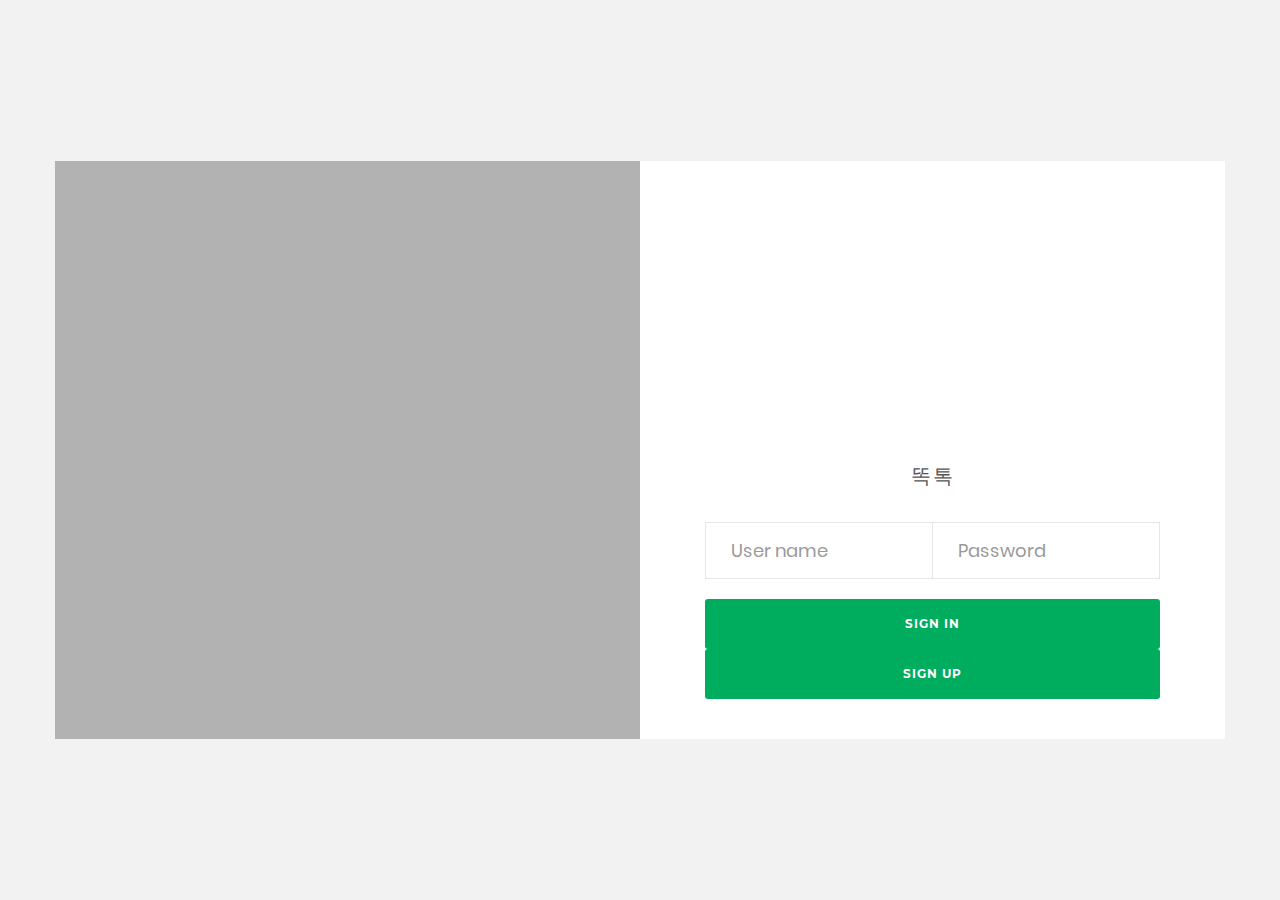
==== Login/index.html @ 54dbb831 "login design" ====
<!DOCTYPE html>
<html lang="en">
<head>
	<title>GoToHome</title>
	<meta charset="UTF-8">
	<meta name="viewport" content="width=device-width, initial-scale=1">
<!--===============================================================================================-->	
	<link rel="icon" type="image/png" href="images/icons/favicon.ico"/>
<!--===============================================================================================-->
	<link rel="stylesheet" type="text/css" href="vendor/bootstrap/css/bootstrap.min.css">
<!--===============================================================================================-->
	<link rel="stylesheet" type="text/css" href="fonts/font-awesome-4.7.0/css/font-awesome.min.css">
<!--===============================================================================================-->
	<link rel="stylesheet" type="text/css" href="fonts/Linearicons-Free-v1.0.0/icon-font.min.css">
<!--===============================================================================================-->
	<link rel="stylesheet" type="text/css" href="vendor/animate/animate.css">
<!--===============================================================================================-->	
	<link rel="stylesheet" type="text/css" href="vendor/css-hamburgers/hamburgers.min.css">
<!--===============================================================================================-->
	<link rel="stylesheet" type="text/css" href="vendor/animsition/css/animsition.min.css">
<!--===============================================================================================-->
	<link rel="stylesheet" type="text/css" href="vendor/select2/select2.min.css">
<!--===============================================================================================-->	
	<link rel="stylesheet" type="text/css" href="vendor/daterangepicker/daterangepicker.css">
<!--===============================================================================================-->
	<link rel="stylesheet" type="text/css" href="css/util.css">
	<link rel="stylesheet" type="text/css" href="css/main.css">
<!--===============================================================================================-->
</head>
<body>
	
	<div class="limiter">
		<div class="container-login100">
			<div class="wrap-login100">
				<form class="login100-form validate-form">
					<span class="login100-form-title p-b-34">
						똑톡
					</span>
					
					<div class="wrap-input100 rs1-wrap-input100 validate-input m-b-20" data-validate="Type user name">
						<input id="first-name" class="input100" type="text" name="username" placeholder="User name">
						<span class="focus-input100"></span>
					</div>
					<div class="wrap-input100 rs2-wrap-input100 validate-input m-b-20" data-validate="Type password">
						<input class="input100" type="password" name="pass" placeholder="Password">
						<span class="focus-input100"></span>
					</div>
					
					<div class="container-login100-form-btn">
						<button class="login100-form-btn">
							Sign in
						</button>
						
					</div>

					<!-- <div class="w-full text-center p-t-27 p-b-239">
						<span class="txt1">
							Forgot
						</span>

						<a href="#" class="txt2">
							User name / password?
						</a>
					</div> -->

					<div class="w-full text-center">
						<button class="login100-form-btn">
						<!-- <a href="#" class="txt3"> -->
							Sign Up
						<!-- </a> -->
					</div>
				</form>

				<div class="login100-more" style="background-image: url('house.jpg');"></div>
			</div>
		</div>
	</div>
	
	

	<div id="dropDownSelect1"></div>
	
<!--===============================================================================================-->
	<script src="vendor/jquery/jquery-3.2.1.min.js"></script>
<!--===============================================================================================-->
	<script src="vendor/animsition/js/animsition.min.js"></script>
<!--===============================================================================================-->
	<script src="vendor/bootstrap/js/popper.js"></script>
	<script src="vendor/bootstrap/js/bootstrap.min.js"></script>
<!--===============================================================================================-->
	<script src="vendor/select2/select2.min.js"></script>
	<script>
		$(".selection-2").select2({
			minimumResultsForSearch: 20,
			dropdownParent: $('#dropDownSelect1')
		});
	</script>
<!--===============================================================================================-->
	<script src="vendor/daterangepicker/moment.min.js"></script>
	<script src="vendor/daterangepicker/daterangepicker.js"></script>
<!--===============================================================================================-->
	<script src="vendor/countdowntime/countdowntime.js"></script>
<!--===============================================================================================-->
	<script src="js/main.js"></script>

</body>
</html>
---- Login/fonts/Linearicons-Free-v1.0.0/icon-font.min.css ----
/*
Linearicons Free v1.0.0 - https://linearicons.com/free
By Perxis - https://perxis.com
(c) 2014-2015 Perxis.com
License: https://linearicons.com/free/license
*/
@font-face{font-family:Linearicons-Free;src:url(https://cdn.linearicons.com/free/1.0.0/Linearicons-Free.eot);src:url(https://cdn.linearicons.com/free/1.0.0/Linearicons-Free.eot?#iefix) format('embedded-opentype'),url(https://cdn.linearicons.com/free/1.0.0/Linearicons-Free.woff2) format('woff2'),url(https://cdn.linearicons.com/free/1.0.0/Linearicons-Free.ttf) format('truetype'),url(https://cdn.linearicons.com/free/1.0.0/Linearicons-Free.woff) format('woff'),url(https://cdn.linearicons.com/free/1.0.0/Linearicons-Free.svg#Linearicons-Free) format('svg');font-weight:400;font-style:normal}.lnr{font-family:Linearicons-Free;speak:none;font-style:normal;font-weight:400;font-variant:normal;text-transform:none;line-height:1;-webkit-font-smoothing:antialiased;-moz-osx-font-smoothing:grayscale}.lnr-home:before{content:"\e800"}.lnr-apartment:before{content:"\e801"}.lnr-pencil:before{content:"\e802"}.lnr-magic-wand:before{content:"\e803"}.lnr-drop:before{content:"\e804"}.lnr-lighter:before{content:"\e805"}.lnr-poop:before{content:"\e806"}.lnr-sun:before{content:"\e807"}.lnr-moon:before{content:"\e808"}.lnr-cloud:before{content:"\e809"}.lnr-cloud-upload:before{content:"\e80a"}.lnr-cloud-download:before{content:"\e80b"}.lnr-cloud-sync:before{content:"\e80c"}.lnr-cloud-check:before{content:"\e80d"}.lnr-database:before{content:"\e80e"}.lnr-lock:before{content:"\e80f"}.lnr-cog:before{content:"\e810"}.lnr-trash:before{content:"\e811"}.lnr-dice:before{content:"\e812"}.lnr-heart:before{content:"\e813"}.lnr-star:before{content:"\e814"}.lnr-star-half:before{content:"\e815"}.lnr-star-empty:before{content:"\e816"}.lnr-flag:before{content:"\e817"}.lnr-envelope:before{content:"\e818"}.lnr-paperclip:before{content:"\e819"}.lnr-inbox:before{content:"\e81a"}.lnr-eye:before{content:"\e81b"}.lnr-printer:before{content:"\e81c"}.lnr-file-empty:before{content:"\e81d"}.lnr-file-add:before{content:"\e81e"}.lnr-enter:before{content:"\e81f"}.lnr-exit:before{content:"\e820"}.lnr-graduation-hat:before{content:"\e821"}.lnr-license:before{content:"\e822"}.lnr-music-note:before{content:"\e823"}.lnr-film-play:before{content:"\e824"}.lnr-camera-video:before{content:"\e825"}.lnr-camera:before{content:"\e826"}.lnr-picture:before{content:"\e827"}.lnr-book:before{content:"\e828"}.lnr-bookmark:before{content:"\e829"}.lnr-user:before{content:"\e82a"}.lnr-users:before{content:"\e82b"}.lnr-shirt:before{content:"\e82c"}.lnr-store:before{content:"\e82d"}.lnr-cart:before{content:"\e82e"}.lnr-tag:before{content:"\e82f"}.lnr-phone-handset:before{content:"\e830"}.lnr-phone:before{content:"\e831"}.lnr-pushpin:before{content:"\e832"}.lnr-map-marker:before{content:"\e833"}.lnr-map:before{content:"\e834"}.lnr-location:before{content:"\e835"}.lnr-calendar-full:before{content:"\e836"}.lnr-keyboard:before{content:"\e837"}.lnr-spell-check:before{content:"\e838"}.lnr-screen:before{content:"\e839"}.lnr-smartphone:before{content:"\e83a"}.lnr-tablet:before{content:"\e83b"}.lnr-laptop:before{content:"\e83c"}.lnr-laptop-phone:before{content:"\e83d"}.lnr-power-switch:before{content:"\e83e"}.lnr-bubble:before{content:"\e83f"}.lnr-heart-pulse:before{content:"\e840"}.lnr-construction:before{content:"\e841"}.lnr-pie-chart:before{content:"\e842"}.lnr-chart-bars:before{content:"\e843"}.lnr-gift:before{content:"\e844"}.lnr-diamond:before{content:"\e845"}.lnr-linearicons:before{content:"\e846"}.lnr-dinner:before{content:"\e847"}.lnr-coffee-cup:before{content:"\e848"}.lnr-leaf:before{content:"\e849"}.lnr-paw:before{content:"\e84a"}.lnr-rocket:before{content:"\e84b"}.lnr-briefcase:before{content:"\e84c"}.lnr-bus:before{content:"\e84d"}.lnr-car:before{content:"\e84e"}.lnr-train:before{content:"\e84f"}.lnr-bicycle:before{content:"\e850"}.lnr-wheelchair:before{content:"\e851"}.lnr-select:before{content:"\e852"}.lnr-earth:before{content:"\e853"}.lnr-smile:before{content:"\e854"}.lnr-sad:before{content:"\e855"}.lnr-neutral:before{content:"\e856"}.lnr-mustache:before{content:"\e857"}.lnr-alarm:before{content:"\e858"}.lnr-bullhorn:before{content:"\e859"}.lnr-volume-high:before{content:"\e85a"}.lnr-volume-medium:before{content:"\e85b"}.lnr-volume-low:before{content:"\e85c"}.lnr-volume:before{content:"\e85d"}.lnr-mic:before{content:"\e85e"}.lnr-hourglass:before{content:"\e85f"}.lnr-undo:before{content:"\e860"}.lnr-redo:before{content:"\e861"}.lnr-sync:before{content:"\e862"}.lnr-history:before{content:"\e863"}.lnr-clock:before{content:"\e864"}.lnr-download:before{content:"\e865"}.lnr-upload:before{content:"\e866"}.lnr-enter-down:before{content:"\e867"}.lnr-exit-up:before{content:"\e868"}.lnr-bug:before{content:"\e869"}.lnr-code:before{content:"\e86a"}.lnr-link:before{content:"\e86b"}.lnr-unlink:before{content:"\e86c"}.lnr-thumbs-up:before{content:"\e86d"}.lnr-thumbs-down:before{content:"\e86e"}.lnr-magnifier:before{content:"\e86f"}.lnr-cross:before{content:"\e870"}.lnr-menu:before{content:"\e871"}.lnr-list:before{content:"\e872"}.lnr-chevron-up:before{content:"\e873"}.lnr-chevron-down:before{content:"\e874"}.lnr-chevron-left:before{content:"\e875"}.lnr-chevron-right:before{content:"\e876"}.lnr-arrow-up:before{content:"\e877"}.lnr-arrow-down:before{content:"\e878"}.lnr-arrow-left:before{content:"\e879"}.lnr-arrow-right:before{content:"\e87a"}.lnr-move:before{content:"\e87b"}.lnr-warning:before{content:"\e87c"}.lnr-question-circle:before{content:"\e87d"}.lnr-menu-circle:before{content:"\e87e"}.lnr-checkmark-circle:before{content:"\e87f"}.lnr-cross-circle:before{content:"\e880"}.lnr-plus-circle:before{content:"\e881"}.lnr-circle-minus:before{content:"\e882"}.lnr-arrow-up-circle:before{content:"\e883"}.lnr-arrow-down-circle:before{content:"\e884"}.lnr-arrow-left-circle:before{content:"\e885"}.lnr-arrow-right-circle:before{content:"\e886"}.lnr-chevron-up-circle:before{content:"\e887"}.lnr-chevron-down-circle:before{content:"\e888"}.lnr-chevron-left-circle:before{content:"\e889"}.lnr-chevron-right-circle:before{content:"\e88a"}.lnr-crop:before{content:"\e88b"}.lnr-frame-expand:before{content:"\e88c"}.lnr-frame-contract:before{content:"\e88d"}.lnr-layers:before{content:"\e88e"}.lnr-funnel:before{content:"\e88f"}.lnr-text-format:before{content:"\e890"}.lnr-text-format-remove:before{content:"\e891"}.lnr-text-size:before{content:"\e892"}.lnr-bold:before{content:"\e893"}.lnr-italic:before{content:"\e894"}.lnr-underline:before{content:"\e895"}.lnr-strikethrough:before{content:"\e896"}.lnr-highlight:before{content:"\e897"}.lnr-text-align-left:before{content:"\e898"}.lnr-text-align-center:before{content:"\e899"}.lnr-text-align-right:before{content:"\e89a"}.lnr-text-align-justify:before{content:"\e89b"}.lnr-line-spacing:before{content:"\e89c"}.lnr-indent-increase:before{content:"\e89d"}.lnr-indent-decrease:before{content:"\e89e"}.lnr-pilcrow:before{content:"\e89f"}.lnr-direction-ltr:before{content:"\e8a0"}.lnr-direction-rtl:before{content:"\e8a1"}.lnr-page-break:before{content:"\e8a2"}.lnr-sort-alpha-asc:before{content:"\e8a3"}.lnr-sort-amount-asc:before{content:"\e8a4"}.lnr-hand:before{content:"\e8a5"}.lnr-pointer-up:before{content:"\e8a6"}.lnr-pointer-right:before{content:"\e8a7"}.lnr-pointer-down:before{content:"\e8a8"}.lnr-pointer-left:before{content:"\e8a9"}
---- Login/vendor/css-hamburgers/hamburgers.min.css ----
/*!
 * Hamburgers
 * @description Tasty CSS-animated hamburgers
 * @author Jonathan Suh @jonsuh
 * @site https://jonsuh.com/hamburgers
 * @link https://github.com/jonsuh/hamburgers
 */.hamburger{font:inherit;display:inline-block;overflow:visible;margin:0;padding:15px;cursor:pointer;transition-timing-function:linear;transition-duration:.15s;transition-property:opacity,filter;text-transform:none;color:inherit;border:0;background-color:transparent}.hamburger:hover{opacity:.7}.hamburger-box{position:relative;display:inline-block;width:40px;height:24px}.hamburger-inner{top:50%;display:block;margin-top:-2px}.hamburger-inner,.hamburger-inner:after,.hamburger-inner:before{position:absolute;width:40px;height:4px;transition-timing-function:ease;transition-duration:.15s;transition-property:transform;border-radius:4px;background-color:#000}.hamburger-inner:after,.hamburger-inner:before{display:block;content:''}.hamburger-inner:before{top:-10px}.hamburger-inner:after{bottom:-10px}.hamburger--3dx .hamburger-box{perspective:80px}.hamburger--3dx .hamburger-inner{transition:transform .2s cubic-bezier(.645,.045,.355,1),background-color 0s cubic-bezier(.645,.045,.355,1) .1s}.hamburger--3dx .hamburger-inner:after,.hamburger--3dx .hamburger-inner:before{transition:transform 0s cubic-bezier(.645,.045,.355,1) .1s}.hamburger--3dx.is-active .hamburger-inner{transform:rotateY(180deg);background-color:transparent}.hamburger--3dx.is-active .hamburger-inner:before{transform:translate3d(0,10px,0) rotate(45deg)}.hamburger--3dx.is-active .hamburger-inner:after{transform:translate3d(0,-10px,0) rotate(-45deg)}.hamburger--3dx-r .hamburger-box{perspective:80px}.hamburger--3dx-r .hamburger-inner{transition:transform .2s cubic-bezier(.645,.045,.355,1),background-color 0s cubic-bezier(.645,.045,.355,1) .1s}.hamburger--3dx-r .hamburger-inner:after,.hamburger--3dx-r .hamburger-inner:before{transition:transform 0s cubic-bezier(.645,.045,.355,1) .1s}.hamburger--3dx-r.is-active .hamburger-inner{transform:rotateY(-180deg);background-color:transparent}.hamburger--3dx-r.is-active .hamburger-inner:before{transform:translate3d(0,10px,0) rotate(45deg)}.hamburger--3dx-r.is-active .hamburger-inner:after{transform:translate3d(0,-10px,0) rotate(-45deg)}.hamburger--3dy .hamburger-box{perspective:80px}.hamburger--3dy .hamburger-inner{transition:transform .2s cubic-bezier(.645,.045,.355,1),background-color 0s cubic-bezier(.645,.045,.355,1) .1s}.hamburger--3dy .hamburger-inner:after,.hamburger--3dy .hamburger-inner:before{transition:transform 0s cubic-bezier(.645,.045,.355,1) .1s}.hamburger--3dy.is-active .hamburger-inner{transform:rotateX(-180deg);background-color:transparent}.hamburger--3dy.is-active .hamburger-inner:before{transform:translate3d(0,10px,0) rotate(45deg)}.hamburger--3dy.is-active .hamburger-inner:after{transform:translate3d(0,-10px,0) rotate(-45deg)}.hamburger--3dy-r .hamburger-box{perspective:80px}.hamburger--3dy-r .hamburger-inner{transition:transform .2s cubic-bezier(.645,.045,.355,1),background-color 0s cubic-bezier(.645,.045,.355,1) .1s}.hamburger--3dy-r .hamburger-inner:after,.hamburger--3dy-r .hamburger-inner:before{transition:transform 0s cubic-bezier(.645,.045,.355,1) .1s}.hamburger--3dy-r.is-active .hamburger-inner{transform:rotateX(180deg);background-color:transparent}.hamburger--3dy-r.is-active .hamburger-inner:before{transform:translate3d(0,10px,0) rotate(45deg)}.hamburger--3dy-r.is-active .hamburger-inner:after{transform:translate3d(0,-10px,0) rotate(-45deg)}.hamburger--arrow.is-active .hamburger-inner:before{transform:translate3d(-8px,0,0) rotate(-45deg) scaleX(.7)}.hamburger--arrow.is-active .hamburger-inner:after{transform:translate3d(-8px,0,0) rotate(45deg) scaleX(.7)}.hamburger--arrow-r.is-active .hamburger-inner:before{transform:translate3d(8px,0,0) rotate(45deg) scaleX(.7)}.hamburger--arrow-r.is-active .hamburger-inner:after{transform:translate3d(8px,0,0) rotate(-45deg) scaleX(.7)}.hamburger--arrowalt .hamburger-inner:before{transition:top .1s ease .15s,transform .15s cubic-bezier(.165,.84,.44,1)}.hamburger--arrowalt .hamburger-inner:after{transition:bottom .1s ease .15s,transform .15s cubic-bezier(.165,.84,.44,1)}.hamburger--arrowalt.is-active .hamburger-inner:before{top:0;transition:top .1s ease,transform .15s cubic-bezier(.895,.03,.685,.22) .1s;transform:translate3d(-8px,-10px,0) rotate(-45deg) scaleX(.7)}.hamburger--arrowalt.is-active .hamburger-inner:after{bottom:0;transition:bottom .1s ease,transform .15s cubic-bezier(.895,.03,.685,.22) .1s;transform:translate3d(-8px,10px,0) rotate(45deg) scaleX(.7)}.hamburger--arrowalt-r .hamburger-inner:before{transition:top .1s ease .15s,transform .15s cubic-bezier(.165,.84,.44,1)}.hamburger--arrowalt-r .hamburger-inner:after{transition:bottom .1s ease .15s,transform .15s cubic-bezier(.165,.84,.44,1)}.hamburger--arrowalt-r.is-active .hamburger-inner:before{top:0;transition:top .1s ease,transform .15s cubic-bezier(.895,.03,.685,.22) .1s;transform:translate3d(8px,-10px,0) rotate(45deg) scaleX(.7)}.hamburger--arrowalt-r.is-active .hamburger-inner:after{bottom:0;transition:bottom .1s ease,transform .15s cubic-bezier(.895,.03,.685,.22) .1s;transform:translate3d(8px,10px,0) rotate(-45deg) scaleX(.7)}.hamburger--boring .hamburger-inner,.hamburger--boring .hamburger-inner:after,.hamburger--boring .hamburger-inner:before{transition-property:none}.hamburger--boring.is-active .hamburger-inner{transform:rotate(45deg)}.hamburger--boring.is-active .hamburger-inner:before{top:0;opacity:0}.hamburger--boring.is-active .hamburger-inner:after{bottom:0;transform:rotate(-90deg)}.hamburger--collapse .hamburger-inner{top:auto;bottom:0;transition-delay:.15s;transition-timing-function:cubic-bezier(.55,.055,.675,.19);transition-duration:.15s}.hamburger--collapse .hamburger-inner:after{top:-20px;transition:top .3s cubic-bezier(.33333,.66667,.66667,1) .3s,opacity .1s linear}.hamburger--collapse .hamburger-inner:before{transition:top .12s cubic-bezier(.33333,.66667,.66667,1) .3s,transform .15s cubic-bezier(.55,.055,.675,.19)}.hamburger--collapse.is-active .hamburger-inner{transition-delay:.32s;transition-timing-function:cubic-bezier(.215,.61,.355,1);transform:translate3d(0,-10px,0) rotate(-45deg)}.hamburger--collapse.is-active .hamburger-inner:after{top:0;transition:top .3s cubic-bezier(.33333,0,.66667,.33333),opacity .1s linear .27s;opacity:0}.hamburger--collapse.is-active .hamburger-inner:before{top:0;transition:top .12s cubic-bezier(.33333,0,.66667,.33333) .18s,transform .15s cubic-bezier(.215,.61,.355,1) .42s;transform:rotate(-90deg)}.hamburger--collapse-r .hamburger-inner{top:auto;bottom:0;transition-delay:.15s;transition-timing-function:cubic-bezier(.55,.055,.675,.19);transition-duration:.15s}.hamburger--collapse-r .hamburger-inner:after{top:-20px;transition:top .3s cubic-bezier(.33333,.66667,.66667,1) .3s,opacity .1s linear}.hamburger--collapse-r .hamburger-inner:before{transition:top .12s cubic-bezier(.33333,.66667,.66667,1) .3s,transform .15s cubic-bezier(.55,.055,.675,.19)}.hamburger--collapse-r.is-active .hamburger-inner{transition-delay:.32s;transition-timing-function:cubic-bezier(.215,.61,.355,1);transform:translate3d(0,-10px,0) rotate(45deg)}.hamburger--collapse-r.is-active .hamburger-inner:after{top:0;transition:top .3s cubic-bezier(.33333,0,.66667,.33333),opacity .1s linear .27s;opacity:0}.hamburger--collapse-r.is-active .hamburger-inner:before{top:0;transition:top .12s cubic-bezier(.33333,0,.66667,.33333) .18s,transform .15s cubic-bezier(.215,.61,.355,1) .42s;transform:rotate(90deg)}.hamburger--elastic .hamburger-inner{top:2px;transition-timing-function:cubic-bezier(.68,-.55,.265,1.55);transition-duration:.4s}.hamburger--elastic .hamburger-inner:before{top:10px;transition:opacity .15s ease .4s}.hamburger--elastic .hamburger-inner:after{top:20px;transition:transform .4s cubic-bezier(.68,-.55,.265,1.55)}.hamburger--elastic.is-active .hamburger-inner{transition-delay:.1s;transform:translate3d(0,10px,0) rotate(135deg)}.hamburger--elastic.is-active .hamburger-inner:before{transition-delay:0s;opacity:0}.hamburger--elastic.is-active .hamburger-inner:after{transition-delay:.1s;transform:translate3d(0,-20px,0) rotate(-270deg)}.hamburger--elastic-r .hamburger-inner{top:2px;transition-timing-function:cubic-bezier(.68,-.55,.265,1.55);transition-duration:.4s}.hamburger--elastic-r .hamburger-inner:before{top:10px;transition:opacity .15s ease .4s}.hamburger--elastic-r .hamburger-inner:after{top:20px;transition:transform .4s cubic-bezier(.68,-.55,.265,1.55)}.hamburger--elastic-r.is-active .hamburger-inner{transition-delay:.1s;transform:translate3d(0,10px,0) rotate(-135deg)}.hamburger--elastic-r.is-active .hamburger-inner:before{transition-delay:0s;opacity:0}.hamburger--elastic-r.is-active .hamburger-inner:after{transition-delay:.1s;transform:translate3d(0,-20px,0) rotate(270deg)}.hamburger--emphatic{overflow:hidden}.hamburger--emphatic .hamburger-inner{transition:background-color .2s ease-in .25s}.hamburger--emphatic .hamburger-inner:before{left:0;transition:transform .2s cubic-bezier(.6,.04,.98,.335),top .05s linear .2s,left .2s ease-in .25s}.hamburger--emphatic .hamburger-inner:after{top:10px;right:0;transition:transform .2s cubic-bezier(.6,.04,.98,.335),top .05s linear .2s,right .2s ease-in .25s}.hamburger--emphatic.is-active .hamburger-inner{transition-delay:0s;transition-timing-function:ease-out;background-color:transparent}.hamburger--emphatic.is-active .hamburger-inner:before{top:-80px;left:-80px;transition:left .2s ease-out,top .05s linear .2s,transform .2s cubic-bezier(.075,.82,.165,1) .25s;transform:translate3d(80px,80px,0) rotate(45deg)}.hamburger--emphatic.is-active .hamburger-inner:after{top:-80px;right:-80px;transition:right .2s ease-out,top .05s linear .2s,transform .2s cubic-bezier(.075,.82,.165,1) .25s;transform:translate3d(-80px,80px,0) rotate(-45deg)}.hamburger--emphatic-r{overflow:hidden}.hamburger--emphatic-r .hamburger-inner{transition:background-color .2s ease-in .25s}.hamburger--emphatic-r .hamburger-inner:before{left:0;transition:transform .2s cubic-bezier(.6,.04,.98,.335),top .05s linear .2s,left .2s ease-in .25s}.hamburger--emphatic-r .hamburger-inner:after{top:10px;right:0;transition:transform .2s cubic-bezier(.6,.04,.98,.335),top .05s linear .2s,right .2s ease-in .25s}.hamburger--emphatic-r.is-active .hamburger-inner{transition-delay:0s;transition-timing-function:ease-out;background-color:transparent}.hamburger--emphatic-r.is-active .hamburger-inner:before{top:80px;left:-80px;transition:left .2s ease-out,top .05s linear .2s,transform .2s cubic-bezier(.075,.82,.165,1) .25s;transform:translate3d(80px,-80px,0) rotate(-45deg)}.hamburger--emphatic-r.is-active .hamburger-inner:after{top:80px;right:-80px;transition:right .2s ease-out,top .05s linear .2s,transform .2s cubic-bezier(.075,.82,.165,1) .25s;transform:translate3d(-80px,-80px,0) rotate(45deg)}.hamburger--slider .hamburger-inner{top:2px}.hamburger--slider .hamburger-inner:before{top:10px;transition-timing-function:ease;transition-duration:.2s;transition-property:transform,opacity}.hamburger--slider .hamburger-inner:after{top:20px}.hamburger--slider.is-active .hamburger-inner{transform:translate3d(0,10px,0) rotate(45deg)}.hamburger--slider.is-active .hamburger-inner:before{transform:rotate(-45deg) translate3d(-5.71429px,-6px,0);opacity:0}.hamburger--slider.is-active .hamburger-inner:after{transform:translate3d(0,-20px,0) rotate(-90deg)}.hamburger--slider-r .hamburger-inner{top:2px}.hamburger--slider-r .hamburger-inner:before{top:10px;transition-timing-function:ease;transition-duration:.2s;transition-property:transform,opacity}.hamburger--slider-r .hamburger-inner:after{top:20px}.hamburger--slider-r.is-active .hamburger-inner{transform:translate3d(0,10px,0) rotate(-45deg)}.hamburger--slider-r.is-active .hamburger-inner:before{transform:rotate(45deg) translate3d(5.71429px,-6px,0);opacity:0}.hamburger--slider-r.is-active .hamburger-inner:after{transform:translate3d(0,-20px,0) rotate(90deg)}.hamburger--spring .hamburger-inner{top:2px;transition:background-color 0s linear .15s}.hamburger--spring .hamburger-inner:before{top:10px;transition:top .12s cubic-bezier(.33333,.66667,.66667,1) .3s,transform .15s cubic-bezier(.55,.055,.675,.19)}.hamburger--spring .hamburger-inner:after{top:20px;transition:top .3s cubic-bezier(.33333,.66667,.66667,1) .3s,transform .15s cubic-bezier(.55,.055,.675,.19)}.hamburger--spring.is-active .hamburger-inner{transition-delay:.32s;background-color:transparent}.hamburger--spring.is-active .hamburger-inner:before{top:0;transition:top .12s cubic-bezier(.33333,0,.66667,.33333) .18s,transform .15s cubic-bezier(.215,.61,.355,1) .32s;transform:translate3d(0,10px,0) rotate(45deg)}.hamburger--spring.is-active .hamburger-inner:after{top:0;transition:top .3s cubic-bezier(.33333,0,.66667,.33333),transform .15s cubic-bezier(.215,.61,.355,1) .32s;transform:translate3d(0,10px,0) rotate(-45deg)}.hamburger--spring-r .hamburger-inner{top:auto;bottom:0;transition-delay:0s;transition-timing-function:cubic-bezier(.55,.055,.675,.19);transition-duration:.15s}.hamburger--spring-r .hamburger-inner:after{top:-20px;transition:top .3s cubic-bezier(.33333,.66667,.66667,1) .3s,opacity 0s linear}.hamburger--spring-r .hamburger-inner:before{transition:top .12s cubic-bezier(.33333,.66667,.66667,1) .3s,transform .15s cubic-bezier(.55,.055,.675,.19)}.hamburger--spring-r.is-active .hamburger-inner{transition-delay:.32s;transition-timing-function:cubic-bezier(.215,.61,.355,1);transform:translate3d(0,-10px,0) rotate(-45deg)}.hamburger--spring-r.is-active .hamburger-inner:after{top:0;transition:top .3s cubic-bezier(.33333,0,.66667,.33333),opacity 0s linear .32s;opacity:0}.hamburger--spring-r.is-active .hamburger-inner:before{top:0;transition:top .12s cubic-bezier(.33333,0,.66667,.33333) .18s,transform .15s cubic-bezier(.215,.61,.355,1) .32s;transform:rotate(90deg)}.hamburger--stand .hamburger-inner{transition:transform .1s cubic-bezier(.55,.055,.675,.19) .22s,background-color 0s linear .1s}.hamburger--stand .hamburger-inner:before{transition:top .1s ease-in .1s,transform .1s cubic-bezier(.55,.055,.675,.19) 0s}.hamburger--stand .hamburger-inner:after{transition:bottom .1s ease-in .1s,transform .1s cubic-bezier(.55,.055,.675,.19) 0s}.hamburger--stand.is-active .hamburger-inner{transition:transform .1s cubic-bezier(.215,.61,.355,1) 0s,background-color 0s linear .22s;transform:rotate(90deg);background-color:transparent}.hamburger--stand.is-active .hamburger-inner:before{top:0;transition:top .1s ease-out .12s,transform .1s cubic-bezier(.215,.61,.355,1) .22s;transform:rotate(-45deg)}.hamburger--stand.is-active .hamburger-inner:after{bottom:0;transition:bottom .1s ease-out .12s,transform .1s cubic-bezier(.215,.61,.355,1) .22s;transform:rotate(45deg)}.hamburger--stand-r .hamburger-inner{transition:transform .1s cubic-bezier(.55,.055,.675,.19) .22s,background-color 0s linear .1s}.hamburger--stand-r .hamburger-inner:before{transition:top .1s ease-in .1s,transform .1s cubic-bezier(.55,.055,.675,.19) 0s}.hamburger--stand-r .hamburger-inner:after{transition:bottom .1s ease-in .1s,transform .1s cubic-bezier(.55,.055,.675,.19) 0s}.hamburger--stand-r.is-active .hamburger-inner{transition:transform .1s cubic-bezier(.215,.61,.355,1) 0s,background-color 0s linear .22s;transform:rotate(-90deg);background-color:transparent}.hamburger--stand-r.is-active .hamburger-inner:before{top:0;transition:top .1s ease-out .12s,transform .1s cubic-bezier(.215,.61,.355,1) .22s;transform:rotate(-45deg)}.hamburger--stand-r.is-active .hamburger-inner:after{bottom:0;transition:bottom .1s ease-out .12s,transform .1s cubic-bezier(.215,.61,.355,1) .22s;transform:rotate(45deg)}.hamburger--spin .hamburger-inner{transition-timing-function:cubic-bezier(.55,.055,.675,.19);transition-duration:.3s}.hamburger--spin .hamburger-inner:before{transition:top .1s ease-in .34s,opacity .1s ease-in}.hamburger--spin .hamburger-inner:after{transition:bottom .1s ease-in .34s,transform .3s cubic-bezier(.55,.055,.675,.19)}.hamburger--spin.is-active .hamburger-inner{transition-delay:.14s;transition-timing-function:cubic-bezier(.215,.61,.355,1);transform:rotate(225deg)}.hamburger--spin.is-active .hamburger-inner:before{top:0;transition:top .1s ease-out,opacity .1s ease-out .14s;opacity:0}.hamburger--spin.is-active .hamburger-inner:after{bottom:0;transition:bottom .1s ease-out,transform .3s cubic-bezier(.215,.61,.355,1) .14s;transform:rotate(-90deg)}.hamburger--spin-r .hamburger-inner{transition-timing-function:cubic-bezier(.55,.055,.675,.19);transition-duration:.3s}.hamburger--spin-r .hamburger-inner:before{transition:top .1s ease-in .34s,opacity .1s ease-in}.hamburger--spin-r .hamburger-inner:after{transition:bottom .1s ease-in .34s,transform .3s cubic-bezier(.55,.055,.675,.19)}.hamburger--spin-r.is-active .hamburger-inner{transition-delay:.14s;transition-timing-function:cubic-bezier(.215,.61,.355,1);transform:rotate(-225deg)}.hamburger--spin-r.is-active .hamburger-inner:before{top:0;transition:top .1s ease-out,opacity .1s ease-out .14s;opacity:0}.hamburger--spin-r.is-active .hamburger-inner:after{bottom:0;transition:bottom .1s ease-out,transform .3s cubic-bezier(.215,.61,.355,1) .14s;transform:rotate(90deg)}.hamburger--squeeze .hamburger-inner{transition-timing-function:cubic-bezier(.55,.055,.675,.19);transition-duration:.1s}.hamburger--squeeze .hamburger-inner:before{transition:top .1s ease .14s,opacity .1s ease}.hamburger--squeeze .hamburger-inner:after{transition:bottom .1s ease .14s,transform .1s cubic-bezier(.55,.055,.675,.19)}.hamburger--squeeze.is-active .hamburger-inner{transition-delay:.14s;transition-timing-function:cubic-bezier(.215,.61,.355,1);transform:rotate(45deg)}.hamburger--squeeze.is-active .hamburger-inner:before{top:0;transition:top .1s ease,opacity .1s ease .14s;opacity:0}.hamburger--squeeze.is-active .hamburger-inner:after{bottom:0;transition:bottom .1s ease,transform .1s cubic-bezier(.215,.61,.355,1) .14s;transform:rotate(-90deg)}.hamburger--vortex .hamburger-inner{transition-timing-function:cubic-bezier(.19,1,.22,1);transition-duration:.3s}.hamburger--vortex .hamburger-inner:after,.hamburger--vortex .hamburger-inner:before{transition-delay:.1s;transition-timing-function:linear;transition-duration:0s}.hamburger--vortex .hamburger-inner:before{transition-property:top,opacity}.hamburger--vortex .hamburger-inner:after{transition-property:bottom,transform}.hamburger--vortex.is-active .hamburger-inner{transition-timing-function:cubic-bezier(.19,1,.22,1);transform:rotate(765deg)}.hamburger--vortex.is-active .hamburger-inner:after,.hamburger--vortex.is-active .hamburger-inner:before{transition-delay:0s}.hamburger--vortex.is-active .hamburger-inner:before{top:0;opacity:0}.hamburger--vortex.is-active .hamburger-inner:after{bottom:0;transform:rotate(90deg)}.hamburger--vortex-r .hamburger-inner{transition-timing-function:cubic-bezier(.19,1,.22,1);transition-duration:.3s}.hamburger--vortex-r .hamburger-inner:after,.hamburger--vortex-r .hamburger-inner:before{transition-delay:.1s;transition-timing-function:linear;transition-duration:0s}.hamburger--vortex-r .hamburger-inner:before{transition-property:top,opacity}.hamburger--vortex-r .hamburger-inner:after{transition-property:bottom,transform}.hamburger--vortex-r.is-active .hamburger-inner{transition-timing-function:cubic-bezier(.19,1,.22,1);transform:rotate(-765deg)}.hamburger--vortex-r.is-active .hamburger-inner:after,.hamburger--vortex-r.is-active .hamburger-inner:before{transition-delay:0s}.hamburger--vortex-r.is-active .hamburger-inner:before{top:0;opacity:0}.hamburger--vortex-r.is-active .hamburger-inner:after{bottom:0;transform:rotate(-90deg)}
---- Login/vendor/daterangepicker/daterangepicker.css ----
.daterangepicker {
  position: absolute;
  color: inherit;
  background-color: #fff;
  border-radius: 4px;
  width: 278px;
  padding: 4px;
  margin-top: 1px;
  top: 100px;
  left: 20px;
  /* Calendars */ }
  .daterangepicker:before, .daterangepicker:after {
    position: absolute;
    display: inline-block;
    border-bottom-color: rgba(0, 0, 0, 0.2);
    content: ''; }
  .daterangepicker:before {
    top: -7px;
    border-right: 7px solid transparent;
    border-left: 7px solid transparent;
    border-bottom: 7px solid #ccc; }
  .daterangepicker:after {
    top: -6px;
    border-right: 6px solid transparent;
    border-bottom: 6px solid #fff;
    border-left: 6px solid transparent; }
  .daterangepicker.opensleft:before {
    right: 9px; }
  .daterangepicker.opensleft:after {
    right: 10px; }
  .daterangepicker.openscenter:before {
    left: 0;
    right: 0;
    width: 0;
    margin-left: auto;
    margin-right: auto; }
  .daterangepicker.openscenter:after {
    left: 0;
    right: 0;
    width: 0;
    margin-left: auto;
    margin-right: auto; }
  .daterangepicker.opensright:before {
    left: 9px; }
  .daterangepicker.opensright:after {
    left: 10px; }
  .daterangepicker.dropup {
    margin-top: -5px; }
    .daterangepicker.dropup:before {
      top: initial;
      bottom: -7px;
      border-bottom: initial;
      border-top: 7px solid #ccc; }
    .daterangepicker.dropup:after {
      top: initial;
      bottom: -6px;
      border-bottom: initial;
      border-top: 6px solid #fff; }
  .daterangepicker.dropdown-menu {
    max-width: none;
    z-index: 3001; }
  .daterangepicker.single .ranges, .daterangepicker.single .calendar {
    float: none; }
  .daterangepicker.show-calendar .calendar {
    display: block; }
  .daterangepicker .calendar {
    display: none;
    max-width: 270px;
    margin: 4px; }
    .daterangepicker .calendar.single .calendar-table {
      border: none; }
    .daterangepicker .calendar th, .daterangepicker .calendar td {
      white-space: nowrap;
      text-align: center;
      min-width: 32px; }
  .daterangepicker .calendar-table {
    border: 1px solid #fff;
    padding: 4px;
    border-radius: 4px;
    background-color: #fff; }
  .daterangepicker table {
    width: 100%;
    margin: 0; }
  .daterangepicker td, .daterangepicker th {
    text-align: center;
    width: 20px;
    height: 20px;
    border-radius: 4px;
    border: 1px solid transparent;
    white-space: nowrap;
    cursor: pointer; }
    .daterangepicker td.available:hover, .daterangepicker th.available:hover {
      background-color: #eee;
      border-color: transparent;
      color: inherit; }
    .daterangepicker td.week, .daterangepicker th.week {
      font-size: 80%;
      color: #ccc; }
  .daterangepicker td.off, .daterangepicker td.off.in-range, .daterangepicker td.off.start-date, .daterangepicker td.off.end-date {
    background-color: #fff;
    border-color: transparent;
    color: #999; }
  .daterangepicker td.in-range {
    background-color: #ebf4f8;
    border-color: transparent;
    color: #000;
    border-radius: 0; }
  .daterangepicker td.start-date {
    border-radius: 4px 0 0 4px; }
  .daterangepicker td.end-date {
    border-radius: 0 4px 4px 0; }
  .daterangepicker td.start-date.end-date {
    border-radius: 4px; }
  .daterangepicker td.active, .daterangepicker td.active:hover {
    background-color: #357ebd;
    border-color: transparent;
    color: #fff; }
  .daterangepicker th.month {
    width: auto; }
  .daterangepicker td.disabled, .daterangepicker option.disabled {
    color: #999;
    cursor: not-allowed;
    text-decoration: line-through; }
  .daterangepicker select.monthselect, .daterangepicker select.yearselect {
    font-size: 12px;
    padding: 1px;
    height: auto;
    margin: 0;
    cursor: default; }
  .daterangepicker select.monthselect {
    margin-right: 2%;
    width: 56%; }
  .daterangepicker select.yearselect {
    width: 40%; }
  .daterangepicker select.hourselect, .daterangepicker select.minuteselect, .daterangepicker select.secondselect, .daterangepicker select.ampmselect {
    width: 50px;
    margin-bottom: 0; }
  .daterangepicker .input-mini {
    border: 1px solid #ccc;
    border-radius: 4px;
    color: #555;
    height: 30px;
    line-height: 30px;
    display: block;
    vertical-align: middle;
    margin: 0 0 5px 0;
    padding: 0 6px 0 28px;
    width: 100%; }
    .daterangepicker .input-mini.active {
      border: 1px solid #08c;
      border-radius: 4px; }
  .daterangepicker .daterangepicker_input {
    position: relative; }
    .daterangepicker .daterangepicker_input i {
      position: absolute;
      left: 8px;
      top: 8px; }
  .daterangepicker.rtl .input-mini {
    padding-right: 28px;
    padding-left: 6px; }
  .daterangepicker.rtl .daterangepicker_input i {
    left: auto;
    right: 8px; }
  .daterangepicker .calendar-time {
    text-align: center;
    margin: 5px auto;
    line-height: 30px;
    position: relative;
    padding-left: 28px; }
    .daterangepicker .calendar-time select.disabled {
      color: #ccc;
      cursor: not-allowed; }

.ranges {
  font-size: 11px;
  float: none;
  margin: 4px;
  text-align: left; }
  .ranges ul {
    list-style: none;
    margin: 0 auto;
    padding: 0;
    width: 100%; }
  .ranges li {
    font-size: 13px;
    background-color: #f5f5f5;
    border: 1px solid #f5f5f5;
    border-radius: 4px;
    color: #08c;
    padding: 3px 12px;
    margin-bottom: 8px;
    cursor: pointer; }
    .ranges li:hover {
      background-color: #08c;
      border: 1px solid #08c;
      color: #fff; }
    .ranges li.active {
      background-color: #08c;
      border: 1px solid #08c;
      color: #fff; }

/*  Larger Screen Styling */
@media (min-width: 564px) {
  .daterangepicker {
    width: auto; }
    .daterangepicker .ranges ul {
      width: 160px; }
    .daterangepicker.single .ranges ul {
      width: 100%; }
    .daterangepicker.single .calendar.left {
      clear: none; }
    .daterangepicker.single.ltr .ranges, .daterangepicker.single.ltr .calendar {
      float: left; }
    .daterangepicker.single.rtl .ranges, .daterangepicker.single.rtl .calendar {
      float: right; }
    .daterangepicker.ltr {
      direction: ltr;
      text-align: left; }
      .daterangepicker.ltr .calendar.left {
        clear: left;
        margin-right: 0; }
        .daterangepicker.ltr .calendar.left .calendar-table {
          border-right: none;
          border-top-right-radius: 0;
          border-bottom-right-radius: 0; }
      .daterangepicker.ltr .calendar.right {
        margin-left: 0; }
        .daterangepicker.ltr .calendar.right .calendar-table {
          border-left: none;
          border-top-left-radius: 0;
          border-bottom-left-radius: 0; }
      .daterangepicker.ltr .left .daterangepicker_input {
        padding-right: 12px; }
      .daterangepicker.ltr .calendar.left .calendar-table {
        padding-right: 12px; }
      .daterangepicker.ltr .ranges, .daterangepicker.ltr .calendar {
        float: left; }
    .daterangepicker.rtl {
      direction: rtl;
      text-align: right; }
      .daterangepicker.rtl .calendar.left {
        clear: right;
        margin-left: 0; }
        .daterangepicker.rtl .calendar.left .calendar-table {
          border-left: none;
          border-top-left-radius: 0;
          border-bottom-left-radius: 0; }
      .daterangepicker.rtl .calendar.right {
        margin-right: 0; }
        .daterangepicker.rtl .calendar.right .calendar-table {
          border-right: none;
          border-top-right-radius: 0;
          border-bottom-right-radius: 0; }
      .daterangepicker.rtl .left .daterangepicker_input {
        padding-left: 12px; }
      .daterangepicker.rtl .calendar.left .calendar-table {
        padding-left: 12px; }
      .daterangepicker.rtl .ranges, .daterangepicker.rtl .calendar {
        text-align: right;
        float: right; } }
@media (min-width: 730px) {
  .daterangepicker .ranges {
    width: auto; }
  .daterangepicker.ltr .ranges {
    float: left; }
  .daterangepicker.rtl .ranges {
    float: right; }
  .daterangepicker .calendar.left {
    clear: none !important; } }
---- Login/css/util.css ----
/*[ FONT SIZE ]
///////////////////////////////////////////////////////////
*/
.fs-1 {font-size: 1px;}
.fs-2 {font-size: 2px;}
.fs-3 {font-size: 3px;}
.fs-4 {font-size: 4px;}
.fs-5 {font-size: 5px;}
.fs-6 {font-size: 6px;}
.fs-7 {font-size: 7px;}
.fs-8 {font-size: 8px;}
.fs-9 {font-size: 9px;}
.fs-10 {font-size: 10px;}
.fs-11 {font-size: 11px;}
.fs-12 {font-size: 12px;}
.fs-13 {font-size: 13px;}
.fs-14 {font-size: 14px;}
.fs-15 {font-size: 15px;}
.fs-16 {font-size: 16px;}
.fs-17 {font-size: 17px;}
.fs-18 {font-size: 18px;}
.fs-19 {font-size: 19px;}
.fs-20 {font-size: 20px;}
.fs-21 {font-size: 21px;}
.fs-22 {font-size: 22px;}
.fs-23 {font-size: 23px;}
.fs-24 {font-size: 24px;}
.fs-25 {font-size: 25px;}
.fs-26 {font-size: 26px;}
.fs-27 {font-size: 27px;}
.fs-28 {font-size: 28px;}
.fs-29 {font-size: 29px;}
.fs-30 {font-size: 30px;}
.fs-31 {font-size: 31px;}
.fs-32 {font-size: 32px;}
.fs-33 {font-size: 33px;}
.fs-34 {font-size: 34px;}
.fs-35 {font-size: 35px;}
.fs-36 {font-size: 36px;}
.fs-37 {font-size: 37px;}
.fs-38 {font-size: 38px;}
.fs-39 {font-size: 39px;}
.fs-40 {font-size: 40px;}
.fs-41 {font-size: 41px;}
.fs-42 {font-size: 42px;}
.fs-43 {font-size: 43px;}
.fs-44 {font-size: 44px;}
.fs-45 {font-size: 45px;}
.fs-46 {font-size: 46px;}
.fs-47 {font-size: 47px;}
.fs-48 {font-size: 48px;}
.fs-49 {font-size: 49px;}
.fs-50 {font-size: 50px;}
.fs-51 {font-size: 51px;}
.fs-52 {font-size: 52px;}
.fs-53 {font-size: 53px;}
.fs-54 {font-size: 54px;}
.fs-55 {font-size: 55px;}
.fs-56 {font-size: 56px;}
.fs-57 {font-size: 57px;}
.fs-58 {font-size: 58px;}
.fs-59 {font-size: 59px;}
.fs-60 {font-size: 60px;}
.fs-61 {font-size: 61px;}
.fs-62 {font-size: 62px;}
.fs-63 {font-size: 63px;}
.fs-64 {font-size: 64px;}
.fs-65 {font-size: 65px;}
.fs-66 {font-size: 66px;}
.fs-67 {font-size: 67px;}
.fs-68 {font-size: 68px;}
.fs-69 {font-size: 69px;}
.fs-70 {font-size: 70px;}
.fs-71 {font-size: 71px;}
.fs-72 {font-size: 72px;}
.fs-73 {font-size: 73px;}
.fs-74 {font-size: 74px;}
.fs-75 {font-size: 75px;}
.fs-76 {font-size: 76px;}
.fs-77 {font-size: 77px;}
.fs-78 {font-size: 78px;}
.fs-79 {font-size: 79px;}
.fs-80 {font-size: 80px;}
.fs-81 {font-size: 81px;}
.fs-82 {font-size: 82px;}
.fs-83 {font-size: 83px;}
.fs-84 {font-size: 84px;}
.fs-85 {font-size: 85px;}
.fs-86 {font-size: 86px;}
.fs-87 {font-size: 87px;}
.fs-88 {font-size: 88px;}
.fs-89 {font-size: 89px;}
.fs-90 {font-size: 90px;}
.fs-91 {font-size: 91px;}
.fs-92 {font-size: 92px;}
.fs-93 {font-size: 93px;}
.fs-94 {font-size: 94px;}
.fs-95 {font-size: 95px;}
.fs-96 {font-size: 96px;}
.fs-97 {font-size: 97px;}
.fs-98 {font-size: 98px;}
.fs-99 {font-size: 99px;}
.fs-100 {font-size: 100px;}
.fs-101 {font-size: 101px;}
.fs-102 {font-size: 102px;}
.fs-103 {font-size: 103px;}
.fs-104 {font-size: 104px;}
.fs-105 {font-size: 105px;}
.fs-106 {font-size: 106px;}
.fs-107 {font-size: 107px;}
.fs-108 {font-size: 108px;}
.fs-109 {font-size: 109px;}
.fs-110 {font-size: 110px;}
.fs-111 {font-size: 111px;}
.fs-112 {font-size: 112px;}
.fs-113 {font-size: 113px;}
.fs-114 {font-size: 114px;}
.fs-115 {font-size: 115px;}
.fs-116 {font-size: 116px;}
.fs-117 {font-size: 117px;}
.fs-118 {font-size: 118px;}
.fs-119 {font-size: 119px;}
.fs-120 {font-size: 120px;}
.fs-121 {font-size: 121px;}
.fs-122 {font-size: 122px;}
.fs-123 {font-size: 123px;}
.fs-124 {font-size: 124px;}
.fs-125 {font-size: 125px;}
.fs-126 {font-size: 126px;}
.fs-127 {font-size: 127px;}
.fs-128 {font-size: 128px;}
.fs-129 {font-size: 129px;}
.fs-130 {font-size: 130px;}
.fs-131 {font-size: 131px;}
.fs-132 {font-size: 132px;}
.fs-133 {font-size: 133px;}
.fs-134 {font-size: 134px;}
.fs-135 {font-size: 135px;}
.fs-136 {font-size: 136px;}
.fs-137 {font-size: 137px;}
.fs-138 {font-size: 138px;}
.fs-139 {font-size: 139px;}
.fs-140 {font-size: 140px;}
.fs-141 {font-size: 141px;}
.fs-142 {font-size: 142px;}
.fs-143 {font-size: 143px;}
.fs-144 {font-size: 144px;}
.fs-145 {font-size: 145px;}
.fs-146 {font-size: 146px;}
.fs-147 {font-size: 147px;}
.fs-148 {font-size: 148px;}
.fs-149 {font-size: 149px;}
.fs-150 {font-size: 150px;}
.fs-151 {font-size: 151px;}
.fs-152 {font-size: 152px;}
.fs-153 {font-size: 153px;}
.fs-154 {font-size: 154px;}
.fs-155 {font-size: 155px;}
.fs-156 {font-size: 156px;}
.fs-157 {font-size: 157px;}
.fs-158 {font-size: 158px;}
.fs-159 {font-size: 159px;}
.fs-160 {font-size: 160px;}
.fs-161 {font-size: 161px;}
.fs-162 {font-size: 162px;}
.fs-163 {font-size: 163px;}
.fs-164 {font-size: 164px;}
.fs-165 {font-size: 165px;}
.fs-166 {font-size: 166px;}
.fs-167 {font-size: 167px;}
.fs-168 {font-size: 168px;}
.fs-169 {font-size: 169px;}
.fs-170 {font-size: 170px;}
.fs-171 {font-size: 171px;}
.fs-172 {font-size: 172px;}
.fs-173 {font-size: 173px;}
.fs-174 {font-size: 174px;}
.fs-175 {font-size: 175px;}
.fs-176 {font-size: 176px;}
.fs-177 {font-size: 177px;}
.fs-178 {font-size: 178px;}
.fs-179 {font-size: 179px;}
.fs-180 {font-size: 180px;}
.fs-181 {font-size: 181px;}
.fs-182 {font-size: 182px;}
.fs-183 {font-size: 183px;}
.fs-184 {font-size: 184px;}
.fs-185 {font-size: 185px;}
.fs-186 {font-size: 186px;}
.fs-187 {font-size: 187px;}
.fs-188 {font-size: 188px;}
.fs-189 {font-size: 189px;}
.fs-190 {font-size: 190px;}
.fs-191 {font-size: 191px;}
.fs-192 {font-size: 192px;}
.fs-193 {font-size: 193px;}
.fs-194 {font-size: 194px;}
.fs-195 {font-size: 195px;}
.fs-196 {font-size: 196px;}
.fs-197 {font-size: 197px;}
.fs-198 {font-size: 198px;}
.fs-199 {font-size: 199px;}
.fs-200 {font-size: 200px;}

/*[ PADDING ]
///////////////////////////////////////////////////////////
*/
.p-t-0 {padding-top: 0px;}
.p-t-1 {padding-top: 1px;}
.p-t-2 {padding-top: 2px;}
.p-t-3 {padding-top: 3px;}
.p-t-4 {padding-top: 4px;}
.p-t-5 {padding-top: 5px;}
.p-t-6 {padding-top: 6px;}
.p-t-7 {padding-top: 7px;}
.p-t-8 {padding-top: 8px;}
.p-t-9 {padding-top: 9px;}
.p-t-10 {padding-top: 10px;}
.p-t-11 {padding-top: 11px;}
.p-t-12 {padding-top: 12px;}
.p-t-13 {padding-top: 13px;}
.p-t-14 {padding-top: 14px;}
.p-t-15 {padding-top: 15px;}
.p-t-16 {padding-top: 16px;}
.p-t-17 {padding-top: 17px;}
.p-t-18 {padding-top: 18px;}
.p-t-19 {padding-top: 19px;}
.p-t-20 {padding-top: 20px;}
.p-t-21 {padding-top: 21px;}
.p-t-22 {padding-top: 22px;}
.p-t-23 {padding-top: 23px;}
.p-t-24 {padding-top: 24px;}
.p-t-25 {padding-top: 25px;}
.p-t-26 {padding-top: 26px;}
.p-t-27 {padding-top: 27px;}
.p-t-28 {padding-top: 28px;}
.p-t-29 {padding-top: 29px;}
.p-t-30 {padding-top: 30px;}
.p-t-31 {padding-top: 31px;}
.p-t-32 {padding-top: 32px;}
.p-t-33 {padding-top: 33px;}
.p-t-34 {padding-top: 34px;}
.p-t-35 {padding-top: 35px;}
.p-t-36 {padding-top: 36px;}
.p-t-37 {padding-top: 37px;}
.p-t-38 {padding-top: 38px;}
.p-t-39 {padding-top: 39px;}
.p-t-40 {padding-top: 40px;}
.p-t-41 {padding-top: 41px;}
.p-t-42 {padding-top: 42px;}
.p-t-43 {padding-top: 43px;}
.p-t-44 {padding-top: 44px;}
.p-t-45 {padding-top: 45px;}
.p-t-46 {padding-top: 46px;}
.p-t-47 {padding-top: 47px;}
.p-t-48 {padding-top: 48px;}
.p-t-49 {padding-top: 49px;}
.p-t-50 {padding-top: 50px;}
.p-t-51 {padding-top: 51px;}
.p-t-52 {padding-top: 52px;}
.p-t-53 {padding-top: 53px;}
.p-t-54 {padding-top: 54px;}
.p-t-55 {padding-top: 55px;}
.p-t-56 {padding-top: 56px;}
.p-t-57 {padding-top: 57px;}
.p-t-58 {padding-top: 58px;}
.p-t-59 {padding-top: 59px;}
.p-t-60 {padding-top: 60px;}
.p-t-61 {padding-top: 61px;}
.p-t-62 {padding-top: 62px;}
.p-t-63 {padding-top: 63px;}
.p-t-64 {padding-top: 64px;}
.p-t-65 {padding-top: 65px;}
.p-t-66 {padding-top: 66px;}
.p-t-67 {padding-top: 67px;}
.p-t-68 {padding-top: 68px;}
.p-t-69 {padding-top: 69px;}
.p-t-70 {padding-top: 70px;}
.p-t-71 {padding-top: 71px;}
.p-t-72 {padding-top: 72px;}
.p-t-73 {padding-top: 73px;}
.p-t-74 {padding-top: 74px;}
.p-t-75 {padding-top: 75px;}
.p-t-76 {padding-top: 76px;}
.p-t-77 {padding-top: 77px;}
.p-t-78 {padding-top: 78px;}
.p-t-79 {padding-top: 79px;}
.p-t-80 {padding-top: 80px;}
.p-t-81 {padding-top: 81px;}
.p-t-82 {padding-top: 82px;}
.p-t-83 {padding-top: 83px;}
.p-t-84 {padding-top: 84px;}
.p-t-85 {padding-top: 85px;}
.p-t-86 {padding-top: 86px;}
.p-t-87 {padding-top: 87px;}
.p-t-88 {padding-top: 88px;}
.p-t-89 {padding-top: 89px;}
.p-t-90 {padding-top: 90px;}
.p-t-91 {padding-top: 91px;}
.p-t-92 {padding-top: 92px;}
.p-t-93 {padding-top: 93px;}
.p-t-94 {padding-top: 94px;}
.p-t-95 {padding-top: 95px;}
.p-t-96 {padding-top: 96px;}
.p-t-97 {padding-top: 97px;}
.p-t-98 {padding-top: 98px;}
.p-t-99 {padding-top: 99px;}
.p-t-100 {padding-top: 100px;}
.p-t-101 {padding-top: 101px;}
.p-t-102 {padding-top: 102px;}
.p-t-103 {padding-top: 103px;}
.p-t-104 {padding-top: 104px;}
.p-t-105 {padding-top: 105px;}
.p-t-106 {padding-top: 106px;}
.p-t-107 {padding-top: 107px;}
.p-t-108 {padding-top: 108px;}
.p-t-109 {padding-top: 109px;}
.p-t-110 {padding-top: 110px;}
.p-t-111 {padding-top: 111px;}
.p-t-112 {padding-top: 112px;}
.p-t-113 {padding-top: 113px;}
.p-t-114 {padding-top: 114px;}
.p-t-115 {padding-top: 115px;}
.p-t-116 {padding-top: 116px;}
.p-t-117 {padding-top: 117px;}
.p-t-118 {padding-top: 118px;}
.p-t-119 {padding-top: 119px;}
.p-t-120 {padding-top: 120px;}
.p-t-121 {padding-top: 121px;}
.p-t-122 {padding-top: 122px;}
.p-t-123 {padding-top: 123px;}
.p-t-124 {padding-top: 124px;}
.p-t-125 {padding-top: 125px;}
.p-t-126 {padding-top: 126px;}
.p-t-127 {padding-top: 127px;}
.p-t-128 {padding-top: 128px;}
.p-t-129 {padding-top: 129px;}
.p-t-130 {padding-top: 130px;}
.p-t-131 {padding-top: 131px;}
.p-t-132 {padding-top: 132px;}
.p-t-133 {padding-top: 133px;}
.p-t-134 {padding-top: 134px;}
.p-t-135 {padding-top: 135px;}
.p-t-136 {padding-top: 136px;}
.p-t-137 {padding-top: 137px;}
.p-t-138 {padding-top: 138px;}
.p-t-139 {padding-top: 139px;}
.p-t-140 {padding-top: 140px;}
.p-t-141 {padding-top: 141px;}
.p-t-142 {padding-top: 142px;}
.p-t-143 {padding-top: 143px;}
.p-t-144 {padding-top: 144px;}
.p-t-145 {padding-top: 145px;}
.p-t-146 {padding-top: 146px;}
.p-t-147 {padding-top: 147px;}
.p-t-148 {padding-top: 148px;}
.p-t-149 {padding-top: 149px;}
.p-t-150 {padding-top: 150px;}
.p-t-151 {padding-top: 151px;}
.p-t-152 {padding-top: 152px;}
.p-t-153 {padding-top: 153px;}
.p-t-154 {padding-top: 154px;}
.p-t-155 {padding-top: 155px;}
.p-t-156 {padding-top: 156px;}
.p-t-157 {padding-top: 157px;}
.p-t-158 {padding-top: 158px;}
.p-t-159 {padding-top: 159px;}
.p-t-160 {padding-top: 160px;}
.p-t-161 {padding-top: 161px;}
.p-t-162 {padding-top: 162px;}
.p-t-163 {padding-top: 163px;}
.p-t-164 {padding-top: 164px;}
.p-t-165 {padding-top: 165px;}
.p-t-166 {padding-top: 166px;}
.p-t-167 {padding-top: 167px;}
.p-t-168 {padding-top: 168px;}
.p-t-169 {padding-top: 169px;}
.p-t-170 {padding-top: 170px;}
.p-t-171 {padding-top: 171px;}
.p-t-172 {padding-top: 172px;}
.p-t-173 {padding-top: 173px;}
.p-t-174 {padding-top: 174px;}
.p-t-175 {padding-top: 175px;}
.p-t-176 {padding-top: 176px;}
.p-t-177 {padding-top: 177px;}
.p-t-178 {padding-top: 178px;}
.p-t-179 {padding-top: 179px;}
.p-t-180 {padding-top: 180px;}
.p-t-181 {padding-top: 181px;}
.p-t-182 {padding-top: 182px;}
.p-t-183 {padding-top: 183px;}
.p-t-184 {padding-top: 184px;}
.p-t-185 {padding-top: 185px;}
.p-t-186 {padding-top: 186px;}
.p-t-187 {padding-top: 187px;}
.p-t-188 {padding-top: 188px;}
.p-t-189 {padding-top: 189px;}
.p-t-190 {padding-top: 190px;}
.p-t-191 {padding-top: 191px;}
.p-t-192 {padding-top: 192px;}
.p-t-193 {padding-top: 193px;}
.p-t-194 {padding-top: 194px;}
.p-t-195 {padding-top: 195px;}
.p-t-196 {padding-top: 196px;}
.p-t-197 {padding-top: 197px;}
.p-t-198 {padding-top: 198px;}
.p-t-199 {padding-top: 199px;}
.p-t-200 {padding-top: 200px;}
.p-t-201 {padding-top: 201px;}
.p-t-202 {padding-top: 202px;}
.p-t-203 {padding-top: 203px;}
.p-t-204 {padding-top: 204px;}
.p-t-205 {padding-top: 205px;}
.p-t-206 {padding-top: 206px;}
.p-t-207 {padding-top: 207px;}
.p-t-208 {padding-top: 208px;}
.p-t-209 {padding-top: 209px;}
.p-t-210 {padding-top: 210px;}
.p-t-211 {padding-top: 211px;}
.p-t-212 {padding-top: 212px;}
.p-t-213 {padding-top: 213px;}
.p-t-214 {padding-top: 214px;}
.p-t-215 {padding-top: 215px;}
.p-t-216 {padding-top: 216px;}
.p-t-217 {padding-top: 217px;}
.p-t-218 {padding-top: 218px;}
.p-t-219 {padding-top: 219px;}
.p-t-220 {padding-top: 220px;}
.p-t-221 {padding-top: 221px;}
.p-t-222 {padding-top: 222px;}
.p-t-223 {padding-top: 223px;}
.p-t-224 {padding-top: 224px;}
.p-t-225 {padding-top: 225px;}
.p-t-226 {padding-top: 226px;}
.p-t-227 {padding-top: 227px;}
.p-t-228 {padding-top: 228px;}
.p-t-229 {padding-top: 229px;}
.p-t-230 {padding-top: 230px;}
.p-t-231 {padding-top: 231px;}
.p-t-232 {padding-top: 232px;}
.p-t-233 {padding-top: 233px;}
.p-t-234 {padding-top: 234px;}
.p-t-235 {padding-top: 235px;}
.p-t-236 {padding-top: 236px;}
.p-t-237 {padding-top: 237px;}
.p-t-238 {padding-top: 238px;}
.p-t-239 {padding-top: 239px;}
.p-t-240 {padding-top: 240px;}
.p-t-241 {padding-top: 241px;}
.p-t-242 {padding-top: 242px;}
.p-t-243 {padding-top: 243px;}
.p-t-244 {padding-top: 244px;}
.p-t-245 {padding-top: 245px;}
.p-t-246 {padding-top: 246px;}
.p-t-247 {padding-top: 247px;}
.p-t-248 {padding-top: 248px;}
.p-t-249 {padding-top: 249px;}
.p-t-250 {padding-top: 250px;}
.p-b-0 {padding-bottom: 0px;}
.p-b-1 {padding-bottom: 1px;}
.p-b-2 {padding-bottom: 2px;}
.p-b-3 {padding-bottom: 3px;}
.p-b-4 {padding-bottom: 4px;}
.p-b-5 {padding-bottom: 5px;}
.p-b-6 {padding-bottom: 6px;}
.p-b-7 {padding-bottom: 7px;}
.p-b-8 {padding-bottom: 8px;}
.p-b-9 {padding-bottom: 9px;}
.p-b-10 {padding-bottom: 10px;}
.p-b-11 {padding-bottom: 11px;}
.p-b-12 {padding-bottom: 12px;}
.p-b-13 {padding-bottom: 13px;}
.p-b-14 {padding-bottom: 14px;}
.p-b-15 {padding-bottom: 15px;}
.p-b-16 {padding-bottom: 16px;}
.p-b-17 {padding-bottom: 17px;}
.p-b-18 {padding-bottom: 18px;}
.p-b-19 {padding-bottom: 19px;}
.p-b-20 {padding-bottom: 20px;}
.p-b-21 {padding-bottom: 21px;}
.p-b-22 {padding-bottom: 22px;}
.p-b-23 {padding-bottom: 23px;}
.p-b-24 {padding-bottom: 24px;}
.p-b-25 {padding-bottom: 25px;}
.p-b-26 {padding-bottom: 26px;}
.p-b-27 {padding-bottom: 27px;}
.p-b-28 {padding-bottom: 28px;}
.p-b-29 {padding-bottom: 29px;}
.p-b-30 {padding-bottom: 30px;}
.p-b-31 {padding-bottom: 31px;}
.p-b-32 {padding-bottom: 32px;}
.p-b-33 {padding-bottom: 33px;}
.p-b-34 {padding-bottom: 34px;}
.p-b-35 {padding-bottom: 35px;}
.p-b-36 {padding-bottom: 36px;}
.p-b-37 {padding-bottom: 37px;}
.p-b-38 {padding-bottom: 38px;}
.p-b-39 {padding-bottom: 39px;}
.p-b-40 {padding-bottom: 40px;}
.p-b-41 {padding-bottom: 41px;}
.p-b-42 {padding-bottom: 42px;}
.p-b-43 {padding-bottom: 43px;}
.p-b-44 {padding-bottom: 44px;}
.p-b-45 {padding-bottom: 45px;}
.p-b-46 {padding-bottom: 46px;}
.p-b-47 {padding-bottom: 47px;}
.p-b-48 {padding-bottom: 48px;}
.p-b-49 {padding-bottom: 49px;}
.p-b-50 {padding-bottom: 50px;}
.p-b-51 {padding-bottom: 51px;}
.p-b-52 {padding-bottom: 52px;}
.p-b-53 {padding-bottom: 53px;}
.p-b-54 {padding-bottom: 54px;}
.p-b-55 {padding-bottom: 55px;}
.p-b-56 {padding-bottom: 56px;}
.p-b-57 {padding-bottom: 57px;}
.p-b-58 {padding-bottom: 58px;}
.p-b-59 {padding-bottom: 59px;}
.p-b-60 {padding-bottom: 60px;}
.p-b-61 {padding-bottom: 61px;}
.p-b-62 {padding-bottom: 62px;}
.p-b-63 {padding-bottom: 63px;}
.p-b-64 {padding-bottom: 64px;}
.p-b-65 {padding-bottom: 65px;}
.p-b-66 {padding-bottom: 66px;}
.p-b-67 {padding-bottom: 67px;}
.p-b-68 {padding-bottom: 68px;}
.p-b-69 {padding-bottom: 69px;}
.p-b-70 {padding-bottom: 70px;}
.p-b-71 {padding-bottom: 71px;}
.p-b-72 {padding-bottom: 72px;}
.p-b-73 {padding-bottom: 73px;}
.p-b-74 {padding-bottom: 74px;}
.p-b-75 {padding-bottom: 75px;}
.p-b-76 {padding-bottom: 76px;}
.p-b-77 {padding-bottom: 77px;}
.p-b-78 {padding-bottom: 78px;}
.p-b-79 {padding-bottom: 79px;}
.p-b-80 {padding-bottom: 80px;}
.p-b-81 {padding-bottom: 81px;}
.p-b-82 {padding-bottom: 82px;}
.p-b-83 {padding-bottom: 83px;}
.p-b-84 {padding-bottom: 84px;}
.p-b-85 {padding-bottom: 85px;}
.p-b-86 {padding-bottom: 86px;}
.p-b-87 {padding-bottom: 87px;}
.p-b-88 {padding-bottom: 88px;}
.p-b-89 {padding-bottom: 89px;}
.p-b-90 {padding-bottom: 90px;}
.p-b-91 {padding-bottom: 91px;}
.p-b-92 {padding-bottom: 92px;}
.p-b-93 {padding-bottom: 93px;}
.p-b-94 {padding-bottom: 94px;}
.p-b-95 {padding-bottom: 95px;}
.p-b-96 {padding-bottom: 96px;}
.p-b-97 {padding-bottom: 97px;}
.p-b-98 {padding-bottom: 98px;}
.p-b-99 {padding-bottom: 99px;}
.p-b-100 {padding-bottom: 100px;}
.p-b-101 {padding-bottom: 101px;}
.p-b-102 {padding-bottom: 102px;}
.p-b-103 {padding-bottom: 103px;}
.p-b-104 {padding-bottom: 104px;}
.p-b-105 {padding-bottom: 105px;}
.p-b-106 {padding-bottom: 106px;}
.p-b-107 {padding-bottom: 107px;}
.p-b-108 {padding-bottom: 108px;}
.p-b-109 {padding-bottom: 109px;}
.p-b-110 {padding-bottom: 110px;}
.p-b-111 {padding-bottom: 111px;}
.p-b-112 {padding-bottom: 112px;}
.p-b-113 {padding-bottom: 113px;}
.p-b-114 {padding-bottom: 114px;}
.p-b-115 {padding-bottom: 115px;}
.p-b-116 {padding-bottom: 116px;}
.p-b-117 {padding-bottom: 117px;}
.p-b-118 {padding-bottom: 118px;}
.p-b-119 {padding-bottom: 119px;}
.p-b-120 {padding-bottom: 120px;}
.p-b-121 {padding-bottom: 121px;}
.p-b-122 {padding-bottom: 122px;}
.p-b-123 {padding-bottom: 123px;}
.p-b-124 {padding-bottom: 124px;}
.p-b-125 {padding-bottom: 125px;}
.p-b-126 {padding-bottom: 126px;}
.p-b-127 {padding-bottom: 127px;}
.p-b-128 {padding-bottom: 128px;}
.p-b-129 {padding-bottom: 129px;}
.p-b-130 {padding-bottom: 130px;}
.p-b-131 {padding-bottom: 131px;}
.p-b-132 {padding-bottom: 132px;}
.p-b-133 {padding-bottom: 133px;}
.p-b-134 {padding-bottom: 134px;}
.p-b-135 {padding-bottom: 135px;}
.p-b-136 {padding-bottom: 136px;}
.p-b-137 {padding-bottom: 137px;}
.p-b-138 {padding-bottom: 138px;}
.p-b-139 {padding-bottom: 139px;}
.p-b-140 {padding-bottom: 140px;}
.p-b-141 {padding-bottom: 141px;}
.p-b-142 {padding-bottom: 142px;}
.p-b-143 {padding-bottom: 143px;}
.p-b-144 {padding-bottom: 144px;}
.p-b-145 {padding-bottom: 145px;}
.p-b-146 {padding-bottom: 146px;}
.p-b-147 {padding-bottom: 147px;}
.p-b-148 {padding-bottom: 148px;}
.p-b-149 {padding-bottom: 149px;}
.p-b-150 {padding-bottom: 150px;}
.p-b-151 {padding-bottom: 151px;}
.p-b-152 {padding-bottom: 152px;}
.p-b-153 {padding-bottom: 153px;}
.p-b-154 {padding-bottom: 154px;}
.p-b-155 {padding-bottom: 155px;}
.p-b-156 {padding-bottom: 156px;}
.p-b-157 {padding-bottom: 157px;}
.p-b-158 {padding-bottom: 158px;}
.p-b-159 {padding-bottom: 159px;}
.p-b-160 {padding-bottom: 160px;}
.p-b-161 {padding-bottom: 161px;}
.p-b-162 {padding-bottom: 162px;}
.p-b-163 {padding-bottom: 163px;}
.p-b-164 {padding-bottom: 164px;}
.p-b-165 {padding-bottom: 165px;}
.p-b-166 {padding-bottom: 166px;}
.p-b-167 {padding-bottom: 167px;}
.p-b-168 {padding-bottom: 168px;}
.p-b-169 {padding-bottom: 169px;}
.p-b-170 {padding-bottom: 170px;}
.p-b-171 {padding-bottom: 171px;}
.p-b-172 {padding-bottom: 172px;}
.p-b-173 {padding-bottom: 173px;}
.p-b-174 {padding-bottom: 174px;}
.p-b-175 {padding-bottom: 175px;}
.p-b-176 {padding-bottom: 176px;}
.p-b-177 {padding-bottom: 177px;}
.p-b-178 {padding-bottom: 178px;}
.p-b-179 {padding-bottom: 179px;}
.p-b-180 {padding-bottom: 180px;}
.p-b-181 {padding-bottom: 181px;}
.p-b-182 {padding-bottom: 182px;}
.p-b-183 {padding-bottom: 183px;}
.p-b-184 {padding-bottom: 184px;}
.p-b-185 {padding-bottom: 185px;}
.p-b-186 {padding-bottom: 186px;}
.p-b-187 {padding-bottom: 187px;}
.p-b-188 {padding-bottom: 188px;}
.p-b-189 {padding-bottom: 189px;}
.p-b-190 {padding-bottom: 190px;}
.p-b-191 {padding-bottom: 191px;}
.p-b-192 {padding-bottom: 192px;}
.p-b-193 {padding-bottom: 193px;}
.p-b-194 {padding-bottom: 194px;}
.p-b-195 {padding-bottom: 195px;}
.p-b-196 {padding-bottom: 196px;}
.p-b-197 {padding-bottom: 197px;}
.p-b-198 {padding-bottom: 198px;}
.p-b-199 {padding-bottom: 199px;}
.p-b-200 {padding-bottom: 200px;}
.p-b-201 {padding-bottom: 201px;}
.p-b-202 {padding-bottom: 202px;}
.p-b-203 {padding-bottom: 203px;}
.p-b-204 {padding-bottom: 204px;}
.p-b-205 {padding-bottom: 205px;}
.p-b-206 {padding-bottom: 206px;}
.p-b-207 {padding-bottom: 207px;}
.p-b-208 {padding-bottom: 208px;}
.p-b-209 {padding-bottom: 209px;}
.p-b-210 {padding-bottom: 210px;}
.p-b-211 {padding-bottom: 211px;}
.p-b-212 {padding-bottom: 212px;}
.p-b-213 {padding-bottom: 213px;}
.p-b-214 {padding-bottom: 214px;}
.p-b-215 {padding-bottom: 215px;}
.p-b-216 {padding-bottom: 216px;}
.p-b-217 {padding-bottom: 217px;}
.p-b-218 {padding-bottom: 218px;}
.p-b-219 {padding-bottom: 219px;}
.p-b-220 {padding-bottom: 220px;}
.p-b-221 {padding-bottom: 221px;}
.p-b-222 {padding-bottom: 222px;}
.p-b-223 {padding-bottom: 223px;}
.p-b-224 {padding-bottom: 224px;}
.p-b-225 {padding-bottom: 225px;}
.p-b-226 {padding-bottom: 226px;}
.p-b-227 {padding-bottom: 227px;}
.p-b-228 {padding-bottom: 228px;}
.p-b-229 {padding-bottom: 229px;}
.p-b-230 {padding-bottom: 230px;}
.p-b-231 {padding-bottom: 231px;}
.p-b-232 {padding-bottom: 232px;}
.p-b-233 {padding-bottom: 233px;}
.p-b-234 {padding-bottom: 234px;}
.p-b-235 {padding-bottom: 235px;}
.p-b-236 {padding-bottom: 236px;}
.p-b-237 {padding-bottom: 237px;}
.p-b-238 {padding-bottom: 238px;}
.p-b-239 {padding-bottom: 239px;}
.p-b-240 {padding-bottom: 240px;}
.p-b-241 {padding-bottom: 241px;}
.p-b-242 {padding-bottom: 242px;}
.p-b-243 {padding-bottom: 243px;}
.p-b-244 {padding-bottom: 244px;}
.p-b-245 {padding-bottom: 245px;}
.p-b-246 {padding-bottom: 246px;}
.p-b-247 {padding-bottom: 247px;}
.p-b-248 {padding-bottom: 248px;}
.p-b-249 {padding-bottom: 249px;}
.p-b-250 {padding-bottom: 250px;}
.p-l-0 {padding-left: 0px;}
.p-l-1 {padding-left: 1px;}
.p-l-2 {padding-left: 2px;}
.p-l-3 {padding-left: 3px;}
.p-l-4 {padding-left: 4px;}
.p-l-5 {padding-left: 5px;}
.p-l-6 {padding-left: 6px;}
.p-l-7 {padding-left: 7px;}
.p-l-8 {padding-left: 8px;}
.p-l-9 {padding-left: 9px;}
.p-l-10 {padding-left: 10px;}
.p-l-11 {padding-left: 11px;}
.p-l-12 {padding-left: 12px;}
.p-l-13 {padding-left: 13px;}
.p-l-14 {padding-left: 14px;}
.p-l-15 {padding-left: 15px;}
.p-l-16 {padding-left: 16px;}
.p-l-17 {padding-left: 17px;}
.p-l-18 {padding-left: 18px;}
.p-l-19 {padding-left: 19px;}
.p-l-20 {padding-left: 20px;}
.p-l-21 {padding-left: 21px;}
.p-l-22 {padding-left: 22px;}
.p-l-23 {padding-left: 23px;}
.p-l-24 {padding-left: 24px;}
.p-l-25 {padding-left: 25px;}
.p-l-26 {padding-left: 26px;}
.p-l-27 {padding-left: 27px;}
.p-l-28 {padding-left: 28px;}
.p-l-29 {padding-left: 29px;}
.p-l-30 {padding-left: 30px;}
.p-l-31 {padding-left: 31px;}
.p-l-32 {padding-left: 32px;}
.p-l-33 {padding-left: 33px;}
.p-l-34 {padding-left: 34px;}
.p-l-35 {padding-left: 35px;}
.p-l-36 {padding-left: 36px;}
.p-l-37 {padding-left: 37px;}
.p-l-38 {padding-left: 38px;}
.p-l-39 {padding-left: 39px;}
.p-l-40 {padding-left: 40px;}
.p-l-41 {padding-left: 41px;}
.p-l-42 {padding-left: 42px;}
.p-l-43 {padding-left: 43px;}
.p-l-44 {padding-left: 44px;}
.p-l-45 {padding-left: 45px;}
.p-l-46 {padding-left: 46px;}
.p-l-47 {padding-left: 47px;}
.p-l-48 {padding-left: 48px;}
.p-l-49 {padding-left: 49px;}
.p-l-50 {padding-left: 50px;}
.p-l-51 {padding-left: 51px;}
.p-l-52 {padding-left: 52px;}
.p-l-53 {padding-left: 53px;}
.p-l-54 {padding-left: 54px;}
.p-l-55 {padding-left: 55px;}
.p-l-56 {padding-left: 56px;}
.p-l-57 {padding-left: 57px;}
.p-l-58 {padding-left: 58px;}
.p-l-59 {padding-left: 59px;}
.p-l-60 {padding-left: 60px;}
.p-l-61 {padding-left: 61px;}
.p-l-62 {padding-left: 62px;}
.p-l-63 {padding-left: 63px;}
.p-l-64 {padding-left: 64px;}
.p-l-65 {padding-left: 65px;}
.p-l-66 {padding-left: 66px;}
.p-l-67 {padding-left: 67px;}
.p-l-68 {padding-left: 68px;}
.p-l-69 {padding-left: 69px;}
.p-l-70 {padding-left: 70px;}
.p-l-71 {padding-left: 71px;}
.p-l-72 {padding-left: 72px;}
.p-l-73 {padding-left: 73px;}
.p-l-74 {padding-left: 74px;}
.p-l-75 {padding-left: 75px;}
.p-l-76 {padding-left: 76px;}
.p-l-77 {padding-left: 77px;}
.p-l-78 {padding-left: 78px;}
.p-l-79 {padding-left: 79px;}
.p-l-80 {padding-left: 80px;}
.p-l-81 {padding-left: 81px;}
.p-l-82 {padding-left: 82px;}
.p-l-83 {padding-left: 83px;}
.p-l-84 {padding-left: 84px;}
.p-l-85 {padding-left: 85px;}
.p-l-86 {padding-left: 86px;}
.p-l-87 {padding-left: 87px;}
.p-l-88 {padding-left: 88px;}
.p-l-89 {padding-left: 89px;}
.p-l-90 {padding-left: 90px;}
.p-l-91 {padding-left: 91px;}
.p-l-92 {padding-left: 92px;}
.p-l-93 {padding-left: 93px;}
.p-l-94 {padding-left: 94px;}
.p-l-95 {padding-left: 95px;}
.p-l-96 {padding-left: 96px;}
.p-l-97 {padding-left: 97px;}
.p-l-98 {padding-left: 98px;}
.p-l-99 {padding-left: 99px;}
.p-l-100 {padding-left: 100px;}
.p-l-101 {padding-left: 101px;}
.p-l-102 {padding-left: 102px;}
.p-l-103 {padding-left: 103px;}
.p-l-104 {padding-left: 104px;}
.p-l-105 {padding-left: 105px;}
.p-l-106 {padding-left: 106px;}
.p-l-107 {padding-left: 107px;}
.p-l-108 {padding-left: 108px;}
.p-l-109 {padding-left: 109px;}
.p-l-110 {padding-left: 110px;}
.p-l-111 {padding-left: 111px;}
.p-l-112 {padding-left: 112px;}
.p-l-113 {padding-left: 113px;}
.p-l-114 {padding-left: 114px;}
.p-l-115 {padding-left: 115px;}
.p-l-116 {padding-left: 116px;}
.p-l-117 {padding-left: 117px;}
.p-l-118 {padding-left: 118px;}
.p-l-119 {padding-left: 119px;}
.p-l-120 {padding-left: 120px;}
.p-l-121 {padding-left: 121px;}
.p-l-122 {padding-left: 122px;}
.p-l-123 {padding-left: 123px;}
.p-l-124 {padding-left: 124px;}
.p-l-125 {padding-left: 125px;}
.p-l-126 {padding-left: 126px;}
.p-l-127 {padding-left: 127px;}
.p-l-128 {padding-left: 128px;}
.p-l-129 {padding-left: 129px;}
.p-l-130 {padding-left: 130px;}
.p-l-131 {padding-left: 131px;}
.p-l-132 {padding-left: 132px;}
.p-l-133 {padding-left: 133px;}
.p-l-134 {padding-left: 134px;}
.p-l-135 {padding-left: 135px;}
.p-l-136 {padding-left: 136px;}
.p-l-137 {padding-left: 137px;}
.p-l-138 {padding-left: 138px;}
.p-l-139 {padding-left: 139px;}
.p-l-140 {padding-left: 140px;}
.p-l-141 {padding-left: 141px;}
.p-l-142 {padding-left: 142px;}
.p-l-143 {padding-left: 143px;}
.p-l-144 {padding-left: 144px;}
.p-l-145 {padding-left: 145px;}
.p-l-146 {padding-left: 146px;}
.p-l-147 {padding-left: 147px;}
.p-l-148 {padding-left: 148px;}
.p-l-149 {padding-left: 149px;}
.p-l-150 {padding-left: 150px;}
.p-l-151 {padding-left: 151px;}
.p-l-152 {padding-left: 152px;}
.p-l-153 {padding-left: 153px;}
.p-l-154 {padding-left: 154px;}
.p-l-155 {padding-left: 155px;}
.p-l-156 {padding-left: 156px;}
.p-l-157 {padding-left: 157px;}
.p-l-158 {padding-left: 158px;}
.p-l-159 {padding-left: 159px;}
.p-l-160 {padding-left: 160px;}
.p-l-161 {padding-left: 161px;}
.p-l-162 {padding-left: 162px;}
.p-l-163 {padding-left: 163px;}
.p-l-164 {padding-left: 164px;}
.p-l-165 {padding-left: 165px;}
.p-l-166 {padding-left: 166px;}
.p-l-167 {padding-left: 167px;}
.p-l-168 {padding-left: 168px;}
.p-l-169 {padding-left: 169px;}
.p-l-170 {padding-left: 170px;}
.p-l-171 {padding-left: 171px;}
.p-l-172 {padding-left: 172px;}
.p-l-173 {padding-left: 173px;}
.p-l-174 {padding-left: 174px;}
.p-l-175 {padding-left: 175px;}
.p-l-176 {padding-left: 176px;}
.p-l-177 {padding-left: 177px;}
.p-l-178 {padding-left: 178px;}
.p-l-179 {padding-left: 179px;}
.p-l-180 {padding-left: 180px;}
.p-l-181 {padding-left: 181px;}
.p-l-182 {padding-left: 182px;}
.p-l-183 {padding-left: 183px;}
.p-l-184 {padding-left: 184px;}
.p-l-185 {padding-left: 185px;}
.p-l-186 {padding-left: 186px;}
.p-l-187 {padding-left: 187px;}
.p-l-188 {padding-left: 188px;}
.p-l-189 {padding-left: 189px;}
.p-l-190 {padding-left: 190px;}
.p-l-191 {padding-left: 191px;}
.p-l-192 {padding-left: 192px;}
.p-l-193 {padding-left: 193px;}
.p-l-194 {padding-left: 194px;}
.p-l-195 {padding-left: 195px;}
.p-l-196 {padding-left: 196px;}
.p-l-197 {padding-left: 197px;}
.p-l-198 {padding-left: 198px;}
.p-l-199 {padding-left: 199px;}
.p-l-200 {padding-left: 200px;}
.p-l-201 {padding-left: 201px;}
.p-l-202 {padding-left: 202px;}
.p-l-203 {padding-left: 203px;}
.p-l-204 {padding-left: 204px;}
.p-l-205 {padding-left: 205px;}
.p-l-206 {padding-left: 206px;}
.p-l-207 {padding-left: 207px;}
.p-l-208 {padding-left: 208px;}
.p-l-209 {padding-left: 209px;}
.p-l-210 {padding-left: 210px;}
.p-l-211 {padding-left: 211px;}
.p-l-212 {padding-left: 212px;}
.p-l-213 {padding-left: 213px;}
.p-l-214 {padding-left: 214px;}
.p-l-215 {padding-left: 215px;}
.p-l-216 {padding-left: 216px;}
.p-l-217 {padding-left: 217px;}
.p-l-218 {padding-left: 218px;}
.p-l-219 {padding-left: 219px;}
.p-l-220 {padding-left: 220px;}
.p-l-221 {padding-left: 221px;}
.p-l-222 {padding-left: 222px;}
.p-l-223 {padding-left: 223px;}
.p-l-224 {padding-left: 224px;}
.p-l-225 {padding-left: 225px;}
.p-l-226 {padding-left: 226px;}
.p-l-227 {padding-left: 227px;}
.p-l-228 {padding-left: 228px;}
.p-l-229 {padding-left: 229px;}
.p-l-230 {padding-left: 230px;}
.p-l-231 {padding-left: 231px;}
.p-l-232 {padding-left: 232px;}
.p-l-233 {padding-left: 233px;}
.p-l-234 {padding-left: 234px;}
.p-l-235 {padding-left: 235px;}
.p-l-236 {padding-left: 236px;}
.p-l-237 {padding-left: 237px;}
.p-l-238 {padding-left: 238px;}
.p-l-239 {padding-left: 239px;}
.p-l-240 {padding-left: 240px;}
.p-l-241 {padding-left: 241px;}
.p-l-242 {padding-left: 242px;}
.p-l-243 {padding-left: 243px;}
.p-l-244 {padding-left: 244px;}
.p-l-245 {padding-left: 245px;}
.p-l-246 {padding-left: 246px;}
.p-l-247 {padding-left: 247px;}
.p-l-248 {padding-left: 248px;}
.p-l-249 {padding-left: 249px;}
.p-l-250 {padding-left: 250px;}
.p-r-0 {padding-right: 0px;}
.p-r-1 {padding-right: 1px;}
.p-r-2 {padding-right: 2px;}
.p-r-3 {padding-right: 3px;}
.p-r-4 {padding-right: 4px;}
.p-r-5 {padding-right: 5px;}
.p-r-6 {padding-right: 6px;}
.p-r-7 {padding-right: 7px;}
.p-r-8 {padding-right: 8px;}
.p-r-9 {padding-right: 9px;}
.p-r-10 {padding-right: 10px;}
.p-r-11 {padding-right: 11px;}
.p-r-12 {padding-right: 12px;}
.p-r-13 {padding-right: 13px;}
.p-r-14 {padding-right: 14px;}
.p-r-15 {padding-right: 15px;}
.p-r-16 {padding-right: 16px;}
.p-r-17 {padding-right: 17px;}
.p-r-18 {padding-right: 18px;}
.p-r-19 {padding-right: 19px;}
.p-r-20 {padding-right: 20px;}
.p-r-21 {padding-right: 21px;}
.p-r-22 {padding-right: 22px;}
.p-r-23 {padding-right: 23px;}
.p-r-24 {padding-right: 24px;}
.p-r-25 {padding-right: 25px;}
.p-r-26 {padding-right: 26px;}
.p-r-27 {padding-right: 27px;}
.p-r-28 {padding-right: 28px;}
.p-r-29 {padding-right: 29px;}
.p-r-30 {padding-right: 30px;}
.p-r-31 {padding-right: 31px;}
.p-r-32 {padding-right: 32px;}
.p-r-33 {padding-right: 33px;}
.p-r-34 {padding-right: 34px;}
.p-r-35 {padding-right: 35px;}
.p-r-36 {padding-right: 36px;}
.p-r-37 {padding-right: 37px;}
.p-r-38 {padding-right: 38px;}
.p-r-39 {padding-right: 39px;}
.p-r-40 {padding-right: 40px;}
.p-r-41 {padding-right: 41px;}
.p-r-42 {padding-right: 42px;}
.p-r-43 {padding-right: 43px;}
.p-r-44 {padding-right: 44px;}
.p-r-45 {padding-right: 45px;}
.p-r-46 {padding-right: 46px;}
.p-r-47 {padding-right: 47px;}
.p-r-48 {padding-right: 48px;}
.p-r-49 {padding-right: 49px;}
.p-r-50 {padding-right: 50px;}
.p-r-51 {padding-right: 51px;}
.p-r-52 {padding-right: 52px;}
.p-r-53 {padding-right: 53px;}
.p-r-54 {padding-right: 54px;}
.p-r-55 {padding-right: 55px;}
.p-r-56 {padding-right: 56px;}
.p-r-57 {padding-right: 57px;}
.p-r-58 {padding-right: 58px;}
.p-r-59 {padding-right: 59px;}
.p-r-60 {padding-right: 60px;}
.p-r-61 {padding-right: 61px;}
.p-r-62 {padding-right: 62px;}
.p-r-63 {padding-right: 63px;}
.p-r-64 {padding-right: 64px;}
.p-r-65 {padding-right: 65px;}
.p-r-66 {padding-right: 66px;}
.p-r-67 {padding-right: 67px;}
.p-r-68 {padding-right: 68px;}
.p-r-69 {padding-right: 69px;}
.p-r-70 {padding-right: 70px;}
.p-r-71 {padding-right: 71px;}
.p-r-72 {padding-right: 72px;}
.p-r-73 {padding-right: 73px;}
.p-r-74 {padding-right: 74px;}
.p-r-75 {padding-right: 75px;}
.p-r-76 {padding-right: 76px;}
.p-r-77 {padding-right: 77px;}
.p-r-78 {padding-right: 78px;}
.p-r-79 {padding-right: 79px;}
.p-r-80 {padding-right: 80px;}
.p-r-81 {padding-right: 81px;}
.p-r-82 {padding-right: 82px;}
.p-r-83 {padding-right: 83px;}
.p-r-84 {padding-right: 84px;}
.p-r-85 {padding-right: 85px;}
.p-r-86 {padding-right: 86px;}
.p-r-87 {padding-right: 87px;}
.p-r-88 {padding-right: 88px;}
.p-r-89 {padding-right: 89px;}
.p-r-90 {padding-right: 90px;}
.p-r-91 {padding-right: 91px;}
.p-r-92 {padding-right: 92px;}
.p-r-93 {padding-right: 93px;}
.p-r-94 {padding-right: 94px;}
.p-r-95 {padding-right: 95px;}
.p-r-96 {padding-right: 96px;}
.p-r-97 {padding-right: 97px;}
.p-r-98 {padding-right: 98px;}
.p-r-99 {padding-right: 99px;}
.p-r-100 {padding-right: 100px;}
.p-r-101 {padding-right: 101px;}
.p-r-102 {padding-right: 102px;}
.p-r-103 {padding-right: 103px;}
.p-r-104 {padding-right: 104px;}
.p-r-105 {padding-right: 105px;}
.p-r-106 {padding-right: 106px;}
.p-r-107 {padding-right: 107px;}
.p-r-108 {padding-right: 108px;}
.p-r-109 {padding-right: 109px;}
.p-r-110 {padding-right: 110px;}
.p-r-111 {padding-right: 111px;}
.p-r-112 {padding-right: 112px;}
.p-r-113 {padding-right: 113px;}
.p-r-114 {padding-right: 114px;}
.p-r-115 {padding-right: 115px;}
.p-r-116 {padding-right: 116px;}
.p-r-117 {padding-right: 117px;}
.p-r-118 {padding-right: 118px;}
.p-r-119 {padding-right: 119px;}
.p-r-120 {padding-right: 120px;}
.p-r-121 {padding-right: 121px;}
.p-r-122 {padding-right: 122px;}
.p-r-123 {padding-right: 123px;}
.p-r-124 {padding-right: 124px;}
.p-r-125 {padding-right: 125px;}
.p-r-126 {padding-right: 126px;}
.p-r-127 {padding-right: 127px;}
.p-r-128 {padding-right: 128px;}
.p-r-129 {padding-right: 129px;}
.p-r-130 {padding-right: 130px;}
.p-r-131 {padding-right: 131px;}
.p-r-132 {padding-right: 132px;}
.p-r-133 {padding-right: 133px;}
.p-r-134 {padding-right: 134px;}
.p-r-135 {padding-right: 135px;}
.p-r-136 {padding-right: 136px;}
.p-r-137 {padding-right: 137px;}
.p-r-138 {padding-right: 138px;}
.p-r-139 {padding-right: 139px;}
.p-r-140 {padding-right: 140px;}
.p-r-141 {padding-right: 141px;}
.p-r-142 {padding-right: 142px;}
.p-r-143 {padding-right: 143px;}
.p-r-144 {padding-right: 144px;}
.p-r-145 {padding-right: 145px;}
.p-r-146 {padding-right: 146px;}
.p-r-147 {padding-right: 147px;}
.p-r-148 {padding-right: 148px;}
.p-r-149 {padding-right: 149px;}
.p-r-150 {padding-right: 150px;}
.p-r-151 {padding-right: 151px;}
.p-r-152 {padding-right: 152px;}
.p-r-153 {padding-right: 153px;}
.p-r-154 {padding-right: 154px;}
.p-r-155 {padding-right: 155px;}
.p-r-156 {padding-right: 156px;}
.p-r-157 {padding-right: 157px;}
.p-r-158 {padding-right: 158px;}
.p-r-159 {padding-right: 159px;}
.p-r-160 {padding-right: 160px;}
.p-r-161 {padding-right: 161px;}
.p-r-162 {padding-right: 162px;}
.p-r-163 {padding-right: 163px;}
.p-r-164 {padding-right: 164px;}
.p-r-165 {padding-right: 165px;}
.p-r-166 {padding-right: 166px;}
.p-r-167 {padding-right: 167px;}
.p-r-168 {padding-right: 168px;}
.p-r-169 {padding-right: 169px;}
.p-r-170 {padding-right: 170px;}
.p-r-171 {padding-right: 171px;}
.p-r-172 {padding-right: 172px;}
.p-r-173 {padding-right: 173px;}
.p-r-174 {padding-right: 174px;}
.p-r-175 {padding-right: 175px;}
.p-r-176 {padding-right: 176px;}
.p-r-177 {padding-right: 177px;}
.p-r-178 {padding-right: 178px;}
.p-r-179 {padding-right: 179px;}
.p-r-180 {padding-right: 180px;}
.p-r-181 {padding-right: 181px;}
.p-r-182 {padding-right: 182px;}
.p-r-183 {padding-right: 183px;}
.p-r-184 {padding-right: 184px;}
.p-r-185 {padding-right: 185px;}
.p-r-186 {padding-right: 186px;}
.p-r-187 {padding-right: 187px;}
.p-r-188 {padding-right: 188px;}
.p-r-189 {padding-right: 189px;}
.p-r-190 {padding-right: 190px;}
.p-r-191 {padding-right: 191px;}
.p-r-192 {padding-right: 192px;}
.p-r-193 {padding-right: 193px;}
.p-r-194 {padding-right: 194px;}
.p-r-195 {padding-right: 195px;}
.p-r-196 {padding-right: 196px;}
.p-r-197 {padding-right: 197px;}
.p-r-198 {padding-right: 198px;}
.p-r-199 {padding-right: 199px;}
.p-r-200 {padding-right: 200px;}
.p-r-201 {padding-right: 201px;}
.p-r-202 {padding-right: 202px;}
.p-r-203 {padding-right: 203px;}
.p-r-204 {padding-right: 204px;}
.p-r-205 {padding-right: 205px;}
.p-r-206 {padding-right: 206px;}
.p-r-207 {padding-right: 207px;}
.p-r-208 {padding-right: 208px;}
.p-r-209 {padding-right: 209px;}
.p-r-210 {padding-right: 210px;}
.p-r-211 {padding-right: 211px;}
.p-r-212 {padding-right: 212px;}
.p-r-213 {padding-right: 213px;}
.p-r-214 {padding-right: 214px;}
.p-r-215 {padding-right: 215px;}
.p-r-216 {padding-right: 216px;}
.p-r-217 {padding-right: 217px;}
.p-r-218 {padding-right: 218px;}
.p-r-219 {padding-right: 219px;}
.p-r-220 {padding-right: 220px;}
.p-r-221 {padding-right: 221px;}
.p-r-222 {padding-right: 222px;}
.p-r-223 {padding-right: 223px;}
.p-r-224 {padding-right: 224px;}
.p-r-225 {padding-right: 225px;}
.p-r-226 {padding-right: 226px;}
.p-r-227 {padding-right: 227px;}
.p-r-228 {padding-right: 228px;}
.p-r-229 {padding-right: 229px;}
.p-r-230 {padding-right: 230px;}
.p-r-231 {padding-right: 231px;}
.p-r-232 {padding-right: 232px;}
.p-r-233 {padding-right: 233px;}
.p-r-234 {padding-right: 234px;}
.p-r-235 {padding-right: 235px;}
.p-r-236 {padding-right: 236px;}
.p-r-237 {padding-right: 237px;}
.p-r-238 {padding-right: 238px;}
.p-r-239 {padding-right: 239px;}
.p-r-240 {padding-right: 240px;}
.p-r-241 {padding-right: 241px;}
.p-r-242 {padding-right: 242px;}
.p-r-243 {padding-right: 243px;}
.p-r-244 {padding-right: 244px;}
.p-r-245 {padding-right: 245px;}
.p-r-246 {padding-right: 246px;}
.p-r-247 {padding-right: 247px;}
.p-r-248 {padding-right: 248px;}
.p-r-249 {padding-right: 249px;}
.p-r-250 {padding-right: 250px;}

/*[ MARGIN ]
///////////////////////////////////////////////////////////
*/
.m-t-0 {margin-top: 0px;}
.m-t-1 {margin-top: 1px;}
.m-t-2 {margin-top: 2px;}
.m-t-3 {margin-top: 3px;}
.m-t-4 {margin-top: 4px;}
.m-t-5 {margin-top: 5px;}
.m-t-6 {margin-top: 6px;}
.m-t-7 {margin-top: 7px;}
.m-t-8 {margin-top: 8px;}
.m-t-9 {margin-top: 9px;}
.m-t-10 {margin-top: 10px;}
.m-t-11 {margin-top: 11px;}
.m-t-12 {margin-top: 12px;}
.m-t-13 {margin-top: 13px;}
.m-t-14 {margin-top: 14px;}
.m-t-15 {margin-top: 15px;}
.m-t-16 {margin-top: 16px;}
.m-t-17 {margin-top: 17px;}
.m-t-18 {margin-top: 18px;}
.m-t-19 {margin-top: 19px;}
.m-t-20 {margin-top: 20px;}
.m-t-21 {margin-top: 21px;}
.m-t-22 {margin-top: 22px;}
.m-t-23 {margin-top: 23px;}
.m-t-24 {margin-top: 24px;}
.m-t-25 {margin-top: 25px;}
.m-t-26 {margin-top: 26px;}
.m-t-27 {margin-top: 27px;}
.m-t-28 {margin-top: 28px;}
.m-t-29 {margin-top: 29px;}
.m-t-30 {margin-top: 30px;}
.m-t-31 {margin-top: 31px;}
.m-t-32 {margin-top: 32px;}
.m-t-33 {margin-top: 33px;}
.m-t-34 {margin-top: 34px;}
.m-t-35 {margin-top: 35px;}
.m-t-36 {margin-top: 36px;}
.m-t-37 {margin-top: 37px;}
.m-t-38 {margin-top: 38px;}
.m-t-39 {margin-top: 39px;}
.m-t-40 {margin-top: 40px;}
.m-t-41 {margin-top: 41px;}
.m-t-42 {margin-top: 42px;}
.m-t-43 {margin-top: 43px;}
.m-t-44 {margin-top: 44px;}
.m-t-45 {margin-top: 45px;}
.m-t-46 {margin-top: 46px;}
.m-t-47 {margin-top: 47px;}
.m-t-48 {margin-top: 48px;}
.m-t-49 {margin-top: 49px;}
.m-t-50 {margin-top: 50px;}
.m-t-51 {margin-top: 51px;}
.m-t-52 {margin-top: 52px;}
.m-t-53 {margin-top: 53px;}
.m-t-54 {margin-top: 54px;}
.m-t-55 {margin-top: 55px;}
.m-t-56 {margin-top: 56px;}
.m-t-57 {margin-top: 57px;}
.m-t-58 {margin-top: 58px;}
.m-t-59 {margin-top: 59px;}
.m-t-60 {margin-top: 60px;}
.m-t-61 {margin-top: 61px;}
.m-t-62 {margin-top: 62px;}
.m-t-63 {margin-top: 63px;}
.m-t-64 {margin-top: 64px;}
.m-t-65 {margin-top: 65px;}
.m-t-66 {margin-top: 66px;}
.m-t-67 {margin-top: 67px;}
.m-t-68 {margin-top: 68px;}
.m-t-69 {margin-top: 69px;}
.m-t-70 {margin-top: 70px;}
.m-t-71 {margin-top: 71px;}
.m-t-72 {margin-top: 72px;}
.m-t-73 {margin-top: 73px;}
.m-t-74 {margin-top: 74px;}
.m-t-75 {margin-top: 75px;}
.m-t-76 {margin-top: 76px;}
.m-t-77 {margin-top: 77px;}
.m-t-78 {margin-top: 78px;}
.m-t-79 {margin-top: 79px;}
.m-t-80 {margin-top: 80px;}
.m-t-81 {margin-top: 81px;}
.m-t-82 {margin-top: 82px;}
.m-t-83 {margin-top: 83px;}
.m-t-84 {margin-top: 84px;}
.m-t-85 {margin-top: 85px;}
.m-t-86 {margin-top: 86px;}
.m-t-87 {margin-top: 87px;}
.m-t-88 {margin-top: 88px;}
.m-t-89 {margin-top: 89px;}
.m-t-90 {margin-top: 90px;}
.m-t-91 {margin-top: 91px;}
.m-t-92 {margin-top: 92px;}
.m-t-93 {margin-top: 93px;}
.m-t-94 {margin-top: 94px;}
.m-t-95 {margin-top: 95px;}
.m-t-96 {margin-top: 96px;}
.m-t-97 {margin-top: 97px;}
.m-t-98 {margin-top: 98px;}
.m-t-99 {margin-top: 99px;}
.m-t-100 {margin-top: 100px;}
.m-t-101 {margin-top: 101px;}
.m-t-102 {margin-top: 102px;}
.m-t-103 {margin-top: 103px;}
.m-t-104 {margin-top: 104px;}
.m-t-105 {margin-top: 105px;}
.m-t-106 {margin-top: 106px;}
.m-t-107 {margin-top: 107px;}
.m-t-108 {margin-top: 108px;}
.m-t-109 {margin-top: 109px;}
.m-t-110 {margin-top: 110px;}
.m-t-111 {margin-top: 111px;}
.m-t-112 {margin-top: 112px;}
.m-t-113 {margin-top: 113px;}
.m-t-114 {margin-top: 114px;}
.m-t-115 {margin-top: 115px;}
.m-t-116 {margin-top: 116px;}
.m-t-117 {margin-top: 117px;}
.m-t-118 {margin-top: 118px;}
.m-t-119 {margin-top: 119px;}
.m-t-120 {margin-top: 120px;}
.m-t-121 {margin-top: 121px;}
.m-t-122 {margin-top: 122px;}
.m-t-123 {margin-top: 123px;}
.m-t-124 {margin-top: 124px;}
.m-t-125 {margin-top: 125px;}
.m-t-126 {margin-top: 126px;}
.m-t-127 {margin-top: 127px;}
.m-t-128 {margin-top: 128px;}
.m-t-129 {margin-top: 129px;}
.m-t-130 {margin-top: 130px;}
.m-t-131 {margin-top: 131px;}
.m-t-132 {margin-top: 132px;}
.m-t-133 {margin-top: 133px;}
.m-t-134 {margin-top: 134px;}
.m-t-135 {margin-top: 135px;}
.m-t-136 {margin-top: 136px;}
.m-t-137 {margin-top: 137px;}
.m-t-138 {margin-top: 138px;}
.m-t-139 {margin-top: 139px;}
.m-t-140 {margin-top: 140px;}
.m-t-141 {margin-top: 141px;}
.m-t-142 {margin-top: 142px;}
.m-t-143 {margin-top: 143px;}
.m-t-144 {margin-top: 144px;}
.m-t-145 {margin-top: 145px;}
.m-t-146 {margin-top: 146px;}
.m-t-147 {margin-top: 147px;}
.m-t-148 {margin-top: 148px;}
.m-t-149 {margin-top: 149px;}
.m-t-150 {margin-top: 150px;}
.m-t-151 {margin-top: 151px;}
.m-t-152 {margin-top: 152px;}
.m-t-153 {margin-top: 153px;}
.m-t-154 {margin-top: 154px;}
.m-t-155 {margin-top: 155px;}
.m-t-156 {margin-top: 156px;}
.m-t-157 {margin-top: 157px;}
.m-t-158 {margin-top: 158px;}
.m-t-159 {margin-top: 159px;}
.m-t-160 {margin-top: 160px;}
.m-t-161 {margin-top: 161px;}
.m-t-162 {margin-top: 162px;}
.m-t-163 {margin-top: 163px;}
.m-t-164 {margin-top: 164px;}
.m-t-165 {margin-top: 165px;}
.m-t-166 {margin-top: 166px;}
.m-t-167 {margin-top: 167px;}
.m-t-168 {margin-top: 168px;}
.m-t-169 {margin-top: 169px;}
.m-t-170 {margin-top: 170px;}
.m-t-171 {margin-top: 171px;}
.m-t-172 {margin-top: 172px;}
.m-t-173 {margin-top: 173px;}
.m-t-174 {margin-top: 174px;}
.m-t-175 {margin-top: 175px;}
.m-t-176 {margin-top: 176px;}
.m-t-177 {margin-top: 177px;}
.m-t-178 {margin-top: 178px;}
.m-t-179 {margin-top: 179px;}
.m-t-180 {margin-top: 180px;}
.m-t-181 {margin-top: 181px;}
.m-t-182 {margin-top: 182px;}
.m-t-183 {margin-top: 183px;}
.m-t-184 {margin-top: 184px;}
.m-t-185 {margin-top: 185px;}
.m-t-186 {margin-top: 186px;}
.m-t-187 {margin-top: 187px;}
.m-t-188 {margin-top: 188px;}
.m-t-189 {margin-top: 189px;}
.m-t-190 {margin-top: 190px;}
.m-t-191 {margin-top: 191px;}
.m-t-192 {margin-top: 192px;}
.m-t-193 {margin-top: 193px;}
.m-t-194 {margin-top: 194px;}
.m-t-195 {margin-top: 195px;}
.m-t-196 {margin-top: 196px;}
.m-t-197 {margin-top: 197px;}
.m-t-198 {margin-top: 198px;}
.m-t-199 {margin-top: 199px;}
.m-t-200 {margin-top: 200px;}
.m-t-201 {margin-top: 201px;}
.m-t-202 {margin-top: 202px;}
.m-t-203 {margin-top: 203px;}
.m-t-204 {margin-top: 204px;}
.m-t-205 {margin-top: 205px;}
.m-t-206 {margin-top: 206px;}
.m-t-207 {margin-top: 207px;}
.m-t-208 {margin-top: 208px;}
.m-t-209 {margin-top: 209px;}
.m-t-210 {margin-top: 210px;}
.m-t-211 {margin-top: 211px;}
.m-t-212 {margin-top: 212px;}
.m-t-213 {margin-top: 213px;}
.m-t-214 {margin-top: 214px;}
.m-t-215 {margin-top: 215px;}
.m-t-216 {margin-top: 216px;}
.m-t-217 {margin-top: 217px;}
.m-t-218 {margin-top: 218px;}
.m-t-219 {margin-top: 219px;}
.m-t-220 {margin-top: 220px;}
.m-t-221 {margin-top: 221px;}
.m-t-222 {margin-top: 222px;}
.m-t-223 {margin-top: 223px;}
.m-t-224 {margin-top: 224px;}
.m-t-225 {margin-top: 225px;}
.m-t-226 {margin-top: 226px;}
.m-t-227 {margin-top: 227px;}
.m-t-228 {margin-top: 228px;}
.m-t-229 {margin-top: 229px;}
.m-t-230 {margin-top: 230px;}
.m-t-231 {margin-top: 231px;}
.m-t-232 {margin-top: 232px;}
.m-t-233 {margin-top: 233px;}
.m-t-234 {margin-top: 234px;}
.m-t-235 {margin-top: 235px;}
.m-t-236 {margin-top: 236px;}
.m-t-237 {margin-top: 237px;}
.m-t-238 {margin-top: 238px;}
.m-t-239 {margin-top: 239px;}
.m-t-240 {margin-top: 240px;}
.m-t-241 {margin-top: 241px;}
.m-t-242 {margin-top: 242px;}
.m-t-243 {margin-top: 243px;}
.m-t-244 {margin-top: 244px;}
.m-t-245 {margin-top: 245px;}
.m-t-246 {margin-top: 246px;}
.m-t-247 {margin-top: 247px;}
.m-t-248 {margin-top: 248px;}
.m-t-249 {margin-top: 249px;}
.m-t-250 {margin-top: 250px;}
.m-b-0 {margin-bottom: 0px;}
.m-b-1 {margin-bottom: 1px;}
.m-b-2 {margin-bottom: 2px;}
.m-b-3 {margin-bottom: 3px;}
.m-b-4 {margin-bottom: 4px;}
.m-b-5 {margin-bottom: 5px;}
.m-b-6 {margin-bottom: 6px;}
.m-b-7 {margin-bottom: 7px;}
.m-b-8 {margin-bottom: 8px;}
.m-b-9 {margin-bottom: 9px;}
.m-b-10 {margin-bottom: 10px;}
.m-b-11 {margin-bottom: 11px;}
.m-b-12 {margin-bottom: 12px;}
.m-b-13 {margin-bottom: 13px;}
.m-b-14 {margin-bottom: 14px;}
.m-b-15 {margin-bottom: 15px;}
.m-b-16 {margin-bottom: 16px;}
.m-b-17 {margin-bottom: 17px;}
.m-b-18 {margin-bottom: 18px;}
.m-b-19 {margin-bottom: 19px;}
.m-b-20 {margin-bottom: 20px;}
.m-b-21 {margin-bottom: 21px;}
.m-b-22 {margin-bottom: 22px;}
.m-b-23 {margin-bottom: 23px;}
.m-b-24 {margin-bottom: 24px;}
.m-b-25 {margin-bottom: 25px;}
.m-b-26 {margin-bottom: 26px;}
.m-b-27 {margin-bottom: 27px;}
.m-b-28 {margin-bottom: 28px;}
.m-b-29 {margin-bottom: 29px;}
.m-b-30 {margin-bottom: 30px;}
.m-b-31 {margin-bottom: 31px;}
.m-b-32 {margin-bottom: 32px;}
.m-b-33 {margin-bottom: 33px;}
.m-b-34 {margin-bottom: 34px;}
.m-b-35 {margin-bottom: 35px;}
.m-b-36 {margin-bottom: 36px;}
.m-b-37 {margin-bottom: 37px;}
.m-b-38 {margin-bottom: 38px;}
.m-b-39 {margin-bottom: 39px;}
.m-b-40 {margin-bottom: 40px;}
.m-b-41 {margin-bottom: 41px;}
.m-b-42 {margin-bottom: 42px;}
.m-b-43 {margin-bottom: 43px;}
.m-b-44 {margin-bottom: 44px;}
.m-b-45 {margin-bottom: 45px;}
.m-b-46 {margin-bottom: 46px;}
.m-b-47 {margin-bottom: 47px;}
.m-b-48 {margin-bottom: 48px;}
.m-b-49 {margin-bottom: 49px;}
.m-b-50 {margin-bottom: 50px;}
.m-b-51 {margin-bottom: 51px;}
.m-b-52 {margin-bottom: 52px;}
.m-b-53 {margin-bottom: 53px;}
.m-b-54 {margin-bottom: 54px;}
.m-b-55 {margin-bottom: 55px;}
.m-b-56 {margin-bottom: 56px;}
.m-b-57 {margin-bottom: 57px;}
.m-b-58 {margin-bottom: 58px;}
.m-b-59 {margin-bottom: 59px;}
.m-b-60 {margin-bottom: 60px;}
.m-b-61 {margin-bottom: 61px;}
.m-b-62 {margin-bottom: 62px;}
.m-b-63 {margin-bottom: 63px;}
.m-b-64 {margin-bottom: 64px;}
.m-b-65 {margin-bottom: 65px;}
.m-b-66 {margin-bottom: 66px;}
.m-b-67 {margin-bottom: 67px;}
.m-b-68 {margin-bottom: 68px;}
.m-b-69 {margin-bottom: 69px;}
.m-b-70 {margin-bottom: 70px;}
.m-b-71 {margin-bottom: 71px;}
.m-b-72 {margin-bottom: 72px;}
.m-b-73 {margin-bottom: 73px;}
.m-b-74 {margin-bottom: 74px;}
.m-b-75 {margin-bottom: 75px;}
.m-b-76 {margin-bottom: 76px;}
.m-b-77 {margin-bottom: 77px;}
.m-b-78 {margin-bottom: 78px;}
.m-b-79 {margin-bottom: 79px;}
.m-b-80 {margin-bottom: 80px;}
.m-b-81 {margin-bottom: 81px;}
.m-b-82 {margin-bottom: 82px;}
.m-b-83 {margin-bottom: 83px;}
.m-b-84 {margin-bottom: 84px;}
.m-b-85 {margin-bottom: 85px;}
.m-b-86 {margin-bottom: 86px;}
.m-b-87 {margin-bottom: 87px;}
.m-b-88 {margin-bottom: 88px;}
.m-b-89 {margin-bottom: 89px;}
.m-b-90 {margin-bottom: 90px;}
.m-b-91 {margin-bottom: 91px;}
.m-b-92 {margin-bottom: 92px;}
.m-b-93 {margin-bottom: 93px;}
.m-b-94 {margin-bottom: 94px;}
.m-b-95 {margin-bottom: 95px;}
.m-b-96 {margin-bottom: 96px;}
.m-b-97 {margin-bottom: 97px;}
.m-b-98 {margin-bottom: 98px;}
.m-b-99 {margin-bottom: 99px;}
.m-b-100 {margin-bottom: 100px;}
.m-b-101 {margin-bottom: 101px;}
.m-b-102 {margin-bottom: 102px;}
.m-b-103 {margin-bottom: 103px;}
.m-b-104 {margin-bottom: 104px;}
.m-b-105 {margin-bottom: 105px;}
.m-b-106 {margin-bottom: 106px;}
.m-b-107 {margin-bottom: 107px;}
.m-b-108 {margin-bottom: 108px;}
.m-b-109 {margin-bottom: 109px;}
.m-b-110 {margin-bottom: 110px;}
.m-b-111 {margin-bottom: 111px;}
.m-b-112 {margin-bottom: 112px;}
.m-b-113 {margin-bottom: 113px;}
.m-b-114 {margin-bottom: 114px;}
.m-b-115 {margin-bottom: 115px;}
.m-b-116 {margin-bottom: 116px;}
.m-b-117 {margin-bottom: 117px;}
.m-b-118 {margin-bottom: 118px;}
.m-b-119 {margin-bottom: 119px;}
.m-b-120 {margin-bottom: 120px;}
.m-b-121 {margin-bottom: 121px;}
.m-b-122 {margin-bottom: 122px;}
.m-b-123 {margin-bottom: 123px;}
.m-b-124 {margin-bottom: 124px;}
.m-b-125 {margin-bottom: 125px;}
.m-b-126 {margin-bottom: 126px;}
.m-b-127 {margin-bottom: 127px;}
.m-b-128 {margin-bottom: 128px;}
.m-b-129 {margin-bottom: 129px;}
.m-b-130 {margin-bottom: 130px;}
.m-b-131 {margin-bottom: 131px;}
.m-b-132 {margin-bottom: 132px;}
.m-b-133 {margin-bottom: 133px;}
.m-b-134 {margin-bottom: 134px;}
.m-b-135 {margin-bottom: 135px;}
.m-b-136 {margin-bottom: 136px;}
.m-b-137 {margin-bottom: 137px;}
.m-b-138 {margin-bottom: 138px;}
.m-b-139 {margin-bottom: 139px;}
.m-b-140 {margin-bottom: 140px;}
.m-b-141 {margin-bottom: 141px;}
.m-b-142 {margin-bottom: 142px;}
.m-b-143 {margin-bottom: 143px;}
.m-b-144 {margin-bottom: 144px;}
.m-b-145 {margin-bottom: 145px;}
.m-b-146 {margin-bottom: 146px;}
.m-b-147 {margin-bottom: 147px;}
.m-b-148 {margin-bottom: 148px;}
.m-b-149 {margin-bottom: 149px;}
.m-b-150 {margin-bottom: 150px;}
.m-b-151 {margin-bottom: 151px;}
.m-b-152 {margin-bottom: 152px;}
.m-b-153 {margin-bottom: 153px;}
.m-b-154 {margin-bottom: 154px;}
.m-b-155 {margin-bottom: 155px;}
.m-b-156 {margin-bottom: 156px;}
.m-b-157 {margin-bottom: 157px;}
.m-b-158 {margin-bottom: 158px;}
.m-b-159 {margin-bottom: 159px;}
.m-b-160 {margin-bottom: 160px;}
.m-b-161 {margin-bottom: 161px;}
.m-b-162 {margin-bottom: 162px;}
.m-b-163 {margin-bottom: 163px;}
.m-b-164 {margin-bottom: 164px;}
.m-b-165 {margin-bottom: 165px;}
.m-b-166 {margin-bottom: 166px;}
.m-b-167 {margin-bottom: 167px;}
.m-b-168 {margin-bottom: 168px;}
.m-b-169 {margin-bottom: 169px;}
.m-b-170 {margin-bottom: 170px;}
.m-b-171 {margin-bottom: 171px;}
.m-b-172 {margin-bottom: 172px;}
.m-b-173 {margin-bottom: 173px;}
.m-b-174 {margin-bottom: 174px;}
.m-b-175 {margin-bottom: 175px;}
.m-b-176 {margin-bottom: 176px;}
.m-b-177 {margin-bottom: 177px;}
.m-b-178 {margin-bottom: 178px;}
.m-b-179 {margin-bottom: 179px;}
.m-b-180 {margin-bottom: 180px;}
.m-b-181 {margin-bottom: 181px;}
.m-b-182 {margin-bottom: 182px;}
.m-b-183 {margin-bottom: 183px;}
.m-b-184 {margin-bottom: 184px;}
.m-b-185 {margin-bottom: 185px;}
.m-b-186 {margin-bottom: 186px;}
.m-b-187 {margin-bottom: 187px;}
.m-b-188 {margin-bottom: 188px;}
.m-b-189 {margin-bottom: 189px;}
.m-b-190 {margin-bottom: 190px;}
.m-b-191 {margin-bottom: 191px;}
.m-b-192 {margin-bottom: 192px;}
.m-b-193 {margin-bottom: 193px;}
.m-b-194 {margin-bottom: 194px;}
.m-b-195 {margin-bottom: 195px;}
.m-b-196 {margin-bottom: 196px;}
.m-b-197 {margin-bottom: 197px;}
.m-b-198 {margin-bottom: 198px;}
.m-b-199 {margin-bottom: 199px;}
.m-b-200 {margin-bottom: 200px;}
.m-b-201 {margin-bottom: 201px;}
.m-b-202 {margin-bottom: 202px;}
.m-b-203 {margin-bottom: 203px;}
.m-b-204 {margin-bottom: 204px;}
.m-b-205 {margin-bottom: 205px;}
.m-b-206 {margin-bottom: 206px;}
.m-b-207 {margin-bottom: 207px;}
.m-b-208 {margin-bottom: 208px;}
.m-b-209 {margin-bottom: 209px;}
.m-b-210 {margin-bottom: 210px;}
.m-b-211 {margin-bottom: 211px;}
.m-b-212 {margin-bottom: 212px;}
.m-b-213 {margin-bottom: 213px;}
.m-b-214 {margin-bottom: 214px;}
.m-b-215 {margin-bottom: 215px;}
.m-b-216 {margin-bottom: 216px;}
.m-b-217 {margin-bottom: 217px;}
.m-b-218 {margin-bottom: 218px;}
.m-b-219 {margin-bottom: 219px;}
.m-b-220 {margin-bottom: 220px;}
.m-b-221 {margin-bottom: 221px;}
.m-b-222 {margin-bottom: 222px;}
.m-b-223 {margin-bottom: 223px;}
.m-b-224 {margin-bottom: 224px;}
.m-b-225 {margin-bottom: 225px;}
.m-b-226 {margin-bottom: 226px;}
.m-b-227 {margin-bottom: 227px;}
.m-b-228 {margin-bottom: 228px;}
.m-b-229 {margin-bottom: 229px;}
.m-b-230 {margin-bottom: 230px;}
.m-b-231 {margin-bottom: 231px;}
.m-b-232 {margin-bottom: 232px;}
.m-b-233 {margin-bottom: 233px;}
.m-b-234 {margin-bottom: 234px;}
.m-b-235 {margin-bottom: 235px;}
.m-b-236 {margin-bottom: 236px;}
.m-b-237 {margin-bottom: 237px;}
.m-b-238 {margin-bottom: 238px;}
.m-b-239 {margin-bottom: 239px;}
.m-b-240 {margin-bottom: 240px;}
.m-b-241 {margin-bottom: 241px;}
.m-b-242 {margin-bottom: 242px;}
.m-b-243 {margin-bottom: 243px;}
.m-b-244 {margin-bottom: 244px;}
.m-b-245 {margin-bottom: 245px;}
.m-b-246 {margin-bottom: 246px;}
.m-b-247 {margin-bottom: 247px;}
.m-b-248 {margin-bottom: 248px;}
.m-b-249 {margin-bottom: 249px;}
.m-b-250 {margin-bottom: 250px;}
.m-l-0 {margin-left: 0px;}
.m-l-1 {margin-left: 1px;}
.m-l-2 {margin-left: 2px;}
.m-l-3 {margin-left: 3px;}
.m-l-4 {margin-left: 4px;}
.m-l-5 {margin-left: 5px;}
.m-l-6 {margin-left: 6px;}
.m-l-7 {margin-left: 7px;}
.m-l-8 {margin-left: 8px;}
.m-l-9 {margin-left: 9px;}
.m-l-10 {margin-left: 10px;}
.m-l-11 {margin-left: 11px;}
.m-l-12 {margin-left: 12px;}
.m-l-13 {margin-left: 13px;}
.m-l-14 {margin-left: 14px;}
.m-l-15 {margin-left: 15px;}
.m-l-16 {margin-left: 16px;}
.m-l-17 {margin-left: 17px;}
.m-l-18 {margin-left: 18px;}
.m-l-19 {margin-left: 19px;}
.m-l-20 {margin-left: 20px;}
.m-l-21 {margin-left: 21px;}
.m-l-22 {margin-left: 22px;}
.m-l-23 {margin-left: 23px;}
.m-l-24 {margin-left: 24px;}
.m-l-25 {margin-left: 25px;}
.m-l-26 {margin-left: 26px;}
.m-l-27 {margin-left: 27px;}
.m-l-28 {margin-left: 28px;}
.m-l-29 {margin-left: 29px;}
.m-l-30 {margin-left: 30px;}
.m-l-31 {margin-left: 31px;}
.m-l-32 {margin-left: 32px;}
.m-l-33 {margin-left: 33px;}
.m-l-34 {margin-left: 34px;}
.m-l-35 {margin-left: 35px;}
.m-l-36 {margin-left: 36px;}
.m-l-37 {margin-left: 37px;}
.m-l-38 {margin-left: 38px;}
.m-l-39 {margin-left: 39px;}
.m-l-40 {margin-left: 40px;}
.m-l-41 {margin-left: 41px;}
.m-l-42 {margin-left: 42px;}
.m-l-43 {margin-left: 43px;}
.m-l-44 {margin-left: 44px;}
.m-l-45 {margin-left: 45px;}
.m-l-46 {margin-left: 46px;}
.m-l-47 {margin-left: 47px;}
.m-l-48 {margin-left: 48px;}
.m-l-49 {margin-left: 49px;}
.m-l-50 {margin-left: 50px;}
.m-l-51 {margin-left: 51px;}
.m-l-52 {margin-left: 52px;}
.m-l-53 {margin-left: 53px;}
.m-l-54 {margin-left: 54px;}
.m-l-55 {margin-left: 55px;}
.m-l-56 {margin-left: 56px;}
.m-l-57 {margin-left: 57px;}
.m-l-58 {margin-left: 58px;}
.m-l-59 {margin-left: 59px;}
.m-l-60 {margin-left: 60px;}
.m-l-61 {margin-left: 61px;}
.m-l-62 {margin-left: 62px;}
.m-l-63 {margin-left: 63px;}
.m-l-64 {margin-left: 64px;}
.m-l-65 {margin-left: 65px;}
.m-l-66 {margin-left: 66px;}
.m-l-67 {margin-left: 67px;}
.m-l-68 {margin-left: 68px;}
.m-l-69 {margin-left: 69px;}
.m-l-70 {margin-left: 70px;}
.m-l-71 {margin-left: 71px;}
.m-l-72 {margin-left: 72px;}
.m-l-73 {margin-left: 73px;}
.m-l-74 {margin-left: 74px;}
.m-l-75 {margin-left: 75px;}
.m-l-76 {margin-left: 76px;}
.m-l-77 {margin-left: 77px;}
.m-l-78 {margin-left: 78px;}
.m-l-79 {margin-left: 79px;}
.m-l-80 {margin-left: 80px;}
.m-l-81 {margin-left: 81px;}
.m-l-82 {margin-left: 82px;}
.m-l-83 {margin-left: 83px;}
.m-l-84 {margin-left: 84px;}
.m-l-85 {margin-left: 85px;}
.m-l-86 {margin-left: 86px;}
.m-l-87 {margin-left: 87px;}
.m-l-88 {margin-left: 88px;}
.m-l-89 {margin-left: 89px;}
.m-l-90 {margin-left: 90px;}
.m-l-91 {margin-left: 91px;}
.m-l-92 {margin-left: 92px;}
.m-l-93 {margin-left: 93px;}
.m-l-94 {margin-left: 94px;}
.m-l-95 {margin-left: 95px;}
.m-l-96 {margin-left: 96px;}
.m-l-97 {margin-left: 97px;}
.m-l-98 {margin-left: 98px;}
.m-l-99 {margin-left: 99px;}
.m-l-100 {margin-left: 100px;}
.m-l-101 {margin-left: 101px;}
.m-l-102 {margin-left: 102px;}
.m-l-103 {margin-left: 103px;}
.m-l-104 {margin-left: 104px;}
.m-l-105 {margin-left: 105px;}
.m-l-106 {margin-left: 106px;}
.m-l-107 {margin-left: 107px;}
.m-l-108 {margin-left: 108px;}
.m-l-109 {margin-left: 109px;}
.m-l-110 {margin-left: 110px;}
.m-l-111 {margin-left: 111px;}
.m-l-112 {margin-left: 112px;}
.m-l-113 {margin-left: 113px;}
.m-l-114 {margin-left: 114px;}
.m-l-115 {margin-left: 115px;}
.m-l-116 {margin-left: 116px;}
.m-l-117 {margin-left: 117px;}
.m-l-118 {margin-left: 118px;}
.m-l-119 {margin-left: 119px;}
.m-l-120 {margin-left: 120px;}
.m-l-121 {margin-left: 121px;}
.m-l-122 {margin-left: 122px;}
.m-l-123 {margin-left: 123px;}
.m-l-124 {margin-left: 124px;}
.m-l-125 {margin-left: 125px;}
.m-l-126 {margin-left: 126px;}
.m-l-127 {margin-left: 127px;}
.m-l-128 {margin-left: 128px;}
.m-l-129 {margin-left: 129px;}
.m-l-130 {margin-left: 130px;}
.m-l-131 {margin-left: 131px;}
.m-l-132 {margin-left: 132px;}
.m-l-133 {margin-left: 133px;}
.m-l-134 {margin-left: 134px;}
.m-l-135 {margin-left: 135px;}
.m-l-136 {margin-left: 136px;}
.m-l-137 {margin-left: 137px;}
.m-l-138 {margin-left: 138px;}
.m-l-139 {margin-left: 139px;}
.m-l-140 {margin-left: 140px;}
.m-l-141 {margin-left: 141px;}
.m-l-142 {margin-left: 142px;}
.m-l-143 {margin-left: 143px;}
.m-l-144 {margin-left: 144px;}
.m-l-145 {margin-left: 145px;}
.m-l-146 {margin-left: 146px;}
.m-l-147 {margin-left: 147px;}
.m-l-148 {margin-left: 148px;}
.m-l-149 {margin-left: 149px;}
.m-l-150 {margin-left: 150px;}
.m-l-151 {margin-left: 151px;}
.m-l-152 {margin-left: 152px;}
.m-l-153 {margin-left: 153px;}
.m-l-154 {margin-left: 154px;}
.m-l-155 {margin-left: 155px;}
.m-l-156 {margin-left: 156px;}
.m-l-157 {margin-left: 157px;}
.m-l-158 {margin-left: 158px;}
.m-l-159 {margin-left: 159px;}
.m-l-160 {margin-left: 160px;}
.m-l-161 {margin-left: 161px;}
.m-l-162 {margin-left: 162px;}
.m-l-163 {margin-left: 163px;}
.m-l-164 {margin-left: 164px;}
.m-l-165 {margin-left: 165px;}
.m-l-166 {margin-left: 166px;}
.m-l-167 {margin-left: 167px;}
.m-l-168 {margin-left: 168px;}
.m-l-169 {margin-left: 169px;}
.m-l-170 {margin-left: 170px;}
.m-l-171 {margin-left: 171px;}
.m-l-172 {margin-left: 172px;}
.m-l-173 {margin-left: 173px;}
.m-l-174 {margin-left: 174px;}
.m-l-175 {margin-left: 175px;}
.m-l-176 {margin-left: 176px;}
.m-l-177 {margin-left: 177px;}
.m-l-178 {margin-left: 178px;}
.m-l-179 {margin-left: 179px;}
.m-l-180 {margin-left: 180px;}
.m-l-181 {margin-left: 181px;}
.m-l-182 {margin-left: 182px;}
.m-l-183 {margin-left: 183px;}
.m-l-184 {margin-left: 184px;}
.m-l-185 {margin-left: 185px;}
.m-l-186 {margin-left: 186px;}
.m-l-187 {margin-left: 187px;}
.m-l-188 {margin-left: 188px;}
.m-l-189 {margin-left: 189px;}
.m-l-190 {margin-left: 190px;}
.m-l-191 {margin-left: 191px;}
.m-l-192 {margin-left: 192px;}
.m-l-193 {margin-left: 193px;}
.m-l-194 {margin-left: 194px;}
.m-l-195 {margin-left: 195px;}
.m-l-196 {margin-left: 196px;}
.m-l-197 {margin-left: 197px;}
.m-l-198 {margin-left: 198px;}
.m-l-199 {margin-left: 199px;}
.m-l-200 {margin-left: 200px;}
.m-l-201 {margin-left: 201px;}
.m-l-202 {margin-left: 202px;}
.m-l-203 {margin-left: 203px;}
.m-l-204 {margin-left: 204px;}
.m-l-205 {margin-left: 205px;}
.m-l-206 {margin-left: 206px;}
.m-l-207 {margin-left: 207px;}
.m-l-208 {margin-left: 208px;}
.m-l-209 {margin-left: 209px;}
.m-l-210 {margin-left: 210px;}
.m-l-211 {margin-left: 211px;}
.m-l-212 {margin-left: 212px;}
.m-l-213 {margin-left: 213px;}
.m-l-214 {margin-left: 214px;}
.m-l-215 {margin-left: 215px;}
.m-l-216 {margin-left: 216px;}
.m-l-217 {margin-left: 217px;}
.m-l-218 {margin-left: 218px;}
.m-l-219 {margin-left: 219px;}
.m-l-220 {margin-left: 220px;}
.m-l-221 {margin-left: 221px;}
.m-l-222 {margin-left: 222px;}
.m-l-223 {margin-left: 223px;}
.m-l-224 {margin-left: 224px;}
.m-l-225 {margin-left: 225px;}
.m-l-226 {margin-left: 226px;}
.m-l-227 {margin-left: 227px;}
.m-l-228 {margin-left: 228px;}
.m-l-229 {margin-left: 229px;}
.m-l-230 {margin-left: 230px;}
.m-l-231 {margin-left: 231px;}
.m-l-232 {margin-left: 232px;}
.m-l-233 {margin-left: 233px;}
.m-l-234 {margin-left: 234px;}
.m-l-235 {margin-left: 235px;}
.m-l-236 {margin-left: 236px;}
.m-l-237 {margin-left: 237px;}
.m-l-238 {margin-left: 238px;}
.m-l-239 {margin-left: 239px;}
.m-l-240 {margin-left: 240px;}
.m-l-241 {margin-left: 241px;}
.m-l-242 {margin-left: 242px;}
.m-l-243 {margin-left: 243px;}
.m-l-244 {margin-left: 244px;}
.m-l-245 {margin-left: 245px;}
.m-l-246 {margin-left: 246px;}
.m-l-247 {margin-left: 247px;}
.m-l-248 {margin-left: 248px;}
.m-l-249 {margin-left: 249px;}
.m-l-250 {margin-left: 250px;}
.m-r-0 {margin-right: 0px;}
.m-r-1 {margin-right: 1px;}
.m-r-2 {margin-right: 2px;}
.m-r-3 {margin-right: 3px;}
.m-r-4 {margin-right: 4px;}
.m-r-5 {margin-right: 5px;}
.m-r-6 {margin-right: 6px;}
.m-r-7 {margin-right: 7px;}
.m-r-8 {margin-right: 8px;}
.m-r-9 {margin-right: 9px;}
.m-r-10 {margin-right: 10px;}
.m-r-11 {margin-right: 11px;}
.m-r-12 {margin-right: 12px;}
.m-r-13 {margin-right: 13px;}
.m-r-14 {margin-right: 14px;}
.m-r-15 {margin-right: 15px;}
.m-r-16 {margin-right: 16px;}
.m-r-17 {margin-right: 17px;}
.m-r-18 {margin-right: 18px;}
.m-r-19 {margin-right: 19px;}
.m-r-20 {margin-right: 20px;}
.m-r-21 {margin-right: 21px;}
.m-r-22 {margin-right: 22px;}
.m-r-23 {margin-right: 23px;}
.m-r-24 {margin-right: 24px;}
.m-r-25 {margin-right: 25px;}
.m-r-26 {margin-right: 26px;}
.m-r-27 {margin-right: 27px;}
.m-r-28 {margin-right: 28px;}
.m-r-29 {margin-right: 29px;}
.m-r-30 {margin-right: 30px;}
.m-r-31 {margin-right: 31px;}
.m-r-32 {margin-right: 32px;}
.m-r-33 {margin-right: 33px;}
.m-r-34 {margin-right: 34px;}
.m-r-35 {margin-right: 35px;}
.m-r-36 {margin-right: 36px;}
.m-r-37 {margin-right: 37px;}
.m-r-38 {margin-right: 38px;}
.m-r-39 {margin-right: 39px;}
.m-r-40 {margin-right: 40px;}
.m-r-41 {margin-right: 41px;}
.m-r-42 {margin-right: 42px;}
.m-r-43 {margin-right: 43px;}
.m-r-44 {margin-right: 44px;}
.m-r-45 {margin-right: 45px;}
.m-r-46 {margin-right: 46px;}
.m-r-47 {margin-right: 47px;}
.m-r-48 {margin-right: 48px;}
.m-r-49 {margin-right: 49px;}
.m-r-50 {margin-right: 50px;}
.m-r-51 {margin-right: 51px;}
.m-r-52 {margin-right: 52px;}
.m-r-53 {margin-right: 53px;}
.m-r-54 {margin-right: 54px;}
.m-r-55 {margin-right: 55px;}
.m-r-56 {margin-right: 56px;}
.m-r-57 {margin-right: 57px;}
.m-r-58 {margin-right: 58px;}
.m-r-59 {margin-right: 59px;}
.m-r-60 {margin-right: 60px;}
.m-r-61 {margin-right: 61px;}
.m-r-62 {margin-right: 62px;}
.m-r-63 {margin-right: 63px;}
.m-r-64 {margin-right: 64px;}
.m-r-65 {margin-right: 65px;}
.m-r-66 {margin-right: 66px;}
.m-r-67 {margin-right: 67px;}
.m-r-68 {margin-right: 68px;}
.m-r-69 {margin-right: 69px;}
.m-r-70 {margin-right: 70px;}
.m-r-71 {margin-right: 71px;}
.m-r-72 {margin-right: 72px;}
.m-r-73 {margin-right: 73px;}
.m-r-74 {margin-right: 74px;}
.m-r-75 {margin-right: 75px;}
.m-r-76 {margin-right: 76px;}
.m-r-77 {margin-right: 77px;}
.m-r-78 {margin-right: 78px;}
.m-r-79 {margin-right: 79px;}
.m-r-80 {margin-right: 80px;}
.m-r-81 {margin-right: 81px;}
.m-r-82 {margin-right: 82px;}
.m-r-83 {margin-right: 83px;}
.m-r-84 {margin-right: 84px;}
.m-r-85 {margin-right: 85px;}
.m-r-86 {margin-right: 86px;}
.m-r-87 {margin-right: 87px;}
.m-r-88 {margin-right: 88px;}
.m-r-89 {margin-right: 89px;}
.m-r-90 {margin-right: 90px;}
.m-r-91 {margin-right: 91px;}
.m-r-92 {margin-right: 92px;}
.m-r-93 {margin-right: 93px;}
.m-r-94 {margin-right: 94px;}
.m-r-95 {margin-right: 95px;}
.m-r-96 {margin-right: 96px;}
.m-r-97 {margin-right: 97px;}
.m-r-98 {margin-right: 98px;}
.m-r-99 {margin-right: 99px;}
.m-r-100 {margin-right: 100px;}
.m-r-101 {margin-right: 101px;}
.m-r-102 {margin-right: 102px;}
.m-r-103 {margin-right: 103px;}
.m-r-104 {margin-right: 104px;}
.m-r-105 {margin-right: 105px;}
.m-r-106 {margin-right: 106px;}
.m-r-107 {margin-right: 107px;}
.m-r-108 {margin-right: 108px;}
.m-r-109 {margin-right: 109px;}
.m-r-110 {margin-right: 110px;}
.m-r-111 {margin-right: 111px;}
.m-r-112 {margin-right: 112px;}
.m-r-113 {margin-right: 113px;}
.m-r-114 {margin-right: 114px;}
.m-r-115 {margin-right: 115px;}
.m-r-116 {margin-right: 116px;}
.m-r-117 {margin-right: 117px;}
.m-r-118 {margin-right: 118px;}
.m-r-119 {margin-right: 119px;}
.m-r-120 {margin-right: 120px;}
.m-r-121 {margin-right: 121px;}
.m-r-122 {margin-right: 122px;}
.m-r-123 {margin-right: 123px;}
.m-r-124 {margin-right: 124px;}
.m-r-125 {margin-right: 125px;}
.m-r-126 {margin-right: 126px;}
.m-r-127 {margin-right: 127px;}
.m-r-128 {margin-right: 128px;}
.m-r-129 {margin-right: 129px;}
.m-r-130 {margin-right: 130px;}
.m-r-131 {margin-right: 131px;}
.m-r-132 {margin-right: 132px;}
.m-r-133 {margin-right: 133px;}
.m-r-134 {margin-right: 134px;}
.m-r-135 {margin-right: 135px;}
.m-r-136 {margin-right: 136px;}
.m-r-137 {margin-right: 137px;}
.m-r-138 {margin-right: 138px;}
.m-r-139 {margin-right: 139px;}
.m-r-140 {margin-right: 140px;}
.m-r-141 {margin-right: 141px;}
.m-r-142 {margin-right: 142px;}
.m-r-143 {margin-right: 143px;}
.m-r-144 {margin-right: 144px;}
.m-r-145 {margin-right: 145px;}
.m-r-146 {margin-right: 146px;}
.m-r-147 {margin-right: 147px;}
.m-r-148 {margin-right: 148px;}
.m-r-149 {margin-right: 149px;}
.m-r-150 {margin-right: 150px;}
.m-r-151 {margin-right: 151px;}
.m-r-152 {margin-right: 152px;}
.m-r-153 {margin-right: 153px;}
.m-r-154 {margin-right: 154px;}
.m-r-155 {margin-right: 155px;}
.m-r-156 {margin-right: 156px;}
.m-r-157 {margin-right: 157px;}
.m-r-158 {margin-right: 158px;}
.m-r-159 {margin-right: 159px;}
.m-r-160 {margin-right: 160px;}
.m-r-161 {margin-right: 161px;}
.m-r-162 {margin-right: 162px;}
.m-r-163 {margin-right: 163px;}
.m-r-164 {margin-right: 164px;}
.m-r-165 {margin-right: 165px;}
.m-r-166 {margin-right: 166px;}
.m-r-167 {margin-right: 167px;}
.m-r-168 {margin-right: 168px;}
.m-r-169 {margin-right: 169px;}
.m-r-170 {margin-right: 170px;}
.m-r-171 {margin-right: 171px;}
.m-r-172 {margin-right: 172px;}
.m-r-173 {margin-right: 173px;}
.m-r-174 {margin-right: 174px;}
.m-r-175 {margin-right: 175px;}
.m-r-176 {margin-right: 176px;}
.m-r-177 {margin-right: 177px;}
.m-r-178 {margin-right: 178px;}
.m-r-179 {margin-right: 179px;}
.m-r-180 {margin-right: 180px;}
.m-r-181 {margin-right: 181px;}
.m-r-182 {margin-right: 182px;}
.m-r-183 {margin-right: 183px;}
.m-r-184 {margin-right: 184px;}
.m-r-185 {margin-right: 185px;}
.m-r-186 {margin-right: 186px;}
.m-r-187 {margin-right: 187px;}
.m-r-188 {margin-right: 188px;}
.m-r-189 {margin-right: 189px;}
.m-r-190 {margin-right: 190px;}
.m-r-191 {margin-right: 191px;}
.m-r-192 {margin-right: 192px;}
.m-r-193 {margin-right: 193px;}
.m-r-194 {margin-right: 194px;}
.m-r-195 {margin-right: 195px;}
.m-r-196 {margin-right: 196px;}
.m-r-197 {margin-right: 197px;}
.m-r-198 {margin-right: 198px;}
.m-r-199 {margin-right: 199px;}
.m-r-200 {margin-right: 200px;}
.m-r-201 {margin-right: 201px;}
.m-r-202 {margin-right: 202px;}
.m-r-203 {margin-right: 203px;}
.m-r-204 {margin-right: 204px;}
.m-r-205 {margin-right: 205px;}
.m-r-206 {margin-right: 206px;}
.m-r-207 {margin-right: 207px;}
.m-r-208 {margin-right: 208px;}
.m-r-209 {margin-right: 209px;}
.m-r-210 {margin-right: 210px;}
.m-r-211 {margin-right: 211px;}
.m-r-212 {margin-right: 212px;}
.m-r-213 {margin-right: 213px;}
.m-r-214 {margin-right: 214px;}
.m-r-215 {margin-right: 215px;}
.m-r-216 {margin-right: 216px;}
.m-r-217 {margin-right: 217px;}
.m-r-218 {margin-right: 218px;}
.m-r-219 {margin-right: 219px;}
.m-r-220 {margin-right: 220px;}
.m-r-221 {margin-right: 221px;}
.m-r-222 {margin-right: 222px;}
.m-r-223 {margin-right: 223px;}
.m-r-224 {margin-right: 224px;}
.m-r-225 {margin-right: 225px;}
.m-r-226 {margin-right: 226px;}
.m-r-227 {margin-right: 227px;}
.m-r-228 {margin-right: 228px;}
.m-r-229 {margin-right: 229px;}
.m-r-230 {margin-right: 230px;}
.m-r-231 {margin-right: 231px;}
.m-r-232 {margin-right: 232px;}
.m-r-233 {margin-right: 233px;}
.m-r-234 {margin-right: 234px;}
.m-r-235 {margin-right: 235px;}
.m-r-236 {margin-right: 236px;}
.m-r-237 {margin-right: 237px;}
.m-r-238 {margin-right: 238px;}
.m-r-239 {margin-right: 239px;}
.m-r-240 {margin-right: 240px;}
.m-r-241 {margin-right: 241px;}
.m-r-242 {margin-right: 242px;}
.m-r-243 {margin-right: 243px;}
.m-r-244 {margin-right: 244px;}
.m-r-245 {margin-right: 245px;}
.m-r-246 {margin-right: 246px;}
.m-r-247 {margin-right: 247px;}
.m-r-248 {margin-right: 248px;}
.m-r-249 {margin-right: 249px;}
.m-r-250 {margin-right: 250px;}
.m-l-r-auto {margin-left: auto;	margin-right: auto;}
.m-l-auto {margin-left: auto;}
.m-r-auto {margin-right: auto;}



/*[ TEXT ]
///////////////////////////////////////////////////////////
*/
/* ------------------------------------ */
.text-white {color: white;}
.text-black {color: black;}

.text-hov-white:hover {color: white;}

/* ------------------------------------ */
.text-up {text-transform: uppercase;}

/* ------------------------------------ */
.text-center {text-align: center;}
.text-left {text-align: left;}
.text-right {text-align: right;}
.text-middle {vertical-align: middle;}

/* ------------------------------------ */
.lh-1-0 {line-height: 1.0;}
.lh-1-1 {line-height: 1.1;}
.lh-1-2 {line-height: 1.2;}
.lh-1-3 {line-height: 1.3;}
.lh-1-4 {line-height: 1.4;}
.lh-1-5 {line-height: 1.5;}
.lh-1-6 {line-height: 1.6;}
.lh-1-7 {line-height: 1.7;}
.lh-1-8 {line-height: 1.8;}
.lh-1-9 {line-height: 1.9;}
.lh-2-0 {line-height: 2.0;}
.lh-2-1 {line-height: 2.1;}
.lh-2-2 {line-height: 2.2;}
.lh-2-3 {line-height: 2.3;}
.lh-2-4 {line-height: 2.4;}
.lh-2-5 {line-height: 2.5;}
.lh-2-6 {line-height: 2.6;}
.lh-2-7 {line-height: 2.7;}
.lh-2-8 {line-height: 2.8;}
.lh-2-9 {line-height: 2.9;}





/*[ SHAPE ]
///////////////////////////////////////////////////////////
*/

/*[ Display ]
-----------------------------------------------------------
*/
.dis-none {display: none;}
.dis-block {display: block;}
.dis-inline {display: inline;}
.dis-inline-block {display: inline-block;}
.dis-flex {
	display: -webkit-box;
	display: -webkit-flex;
	display: -moz-box;
	display: -ms-flexbox;
	display: flex;
}

/*[ Position ]
-----------------------------------------------------------
*/
.pos-relative {position: relative;}
.pos-absolute {position: absolute;}
.pos-fixed {position: fixed;}

/*[ float ]
-----------------------------------------------------------
*/
.float-l {float: left;}
.float-r {float: right;}


/*[ Width & Height ]
-----------------------------------------------------------
*/
.sizefull {
	width: 100%;
	height: 100%;
}
.w-full {width: 100%;}
.h-full {height: 100%;}
.max-w-full {max-width: 100%;}
.max-h-full {max-height: 100%;}
.min-w-full {min-width: 100%;}
.min-h-full {min-height: 100%;}

/*[ Top Bottom Left Right ]
-----------------------------------------------------------
*/
.top-0 {top: 0;}
.bottom-0 {bottom: 0;}
.left-0 {left: 0;}
.right-0 {right: 0;}

.top-auto {top: auto;}
.bottom-auto {bottom: auto;}
.left-auto {left: auto;}
.right-auto {right: auto;}


/*[ Opacity ]
-----------------------------------------------------------
*/
.op-0-0 {opacity: 0;}
.op-0-1 {opacity: 0.1;}
.op-0-2 {opacity: 0.2;}
.op-0-3 {opacity: 0.3;}
.op-0-4 {opacity: 0.4;}
.op-0-5 {opacity: 0.5;}
.op-0-6 {opacity: 0.6;}
.op-0-7 {opacity: 0.7;}
.op-0-8 {opacity: 0.8;}
.op-0-9 {opacity: 0.9;}
.op-1-0 {opacity: 1;}

/*[ Background ]
-----------------------------------------------------------
*/
.bgwhite {background-color: white;}
.bgblack {background-color: black;}



/*[ Wrap Picture ]
-----------------------------------------------------------
*/
.wrap-pic-w img {width: 100%;}
.wrap-pic-max-w img {max-width: 100%;}

/* ------------------------------------ */
.wrap-pic-h img {height: 100%;}
.wrap-pic-max-h img {max-height: 100%;}

/* ------------------------------------ */
.wrap-pic-cir {
	border-radius: 50%;
	overflow: hidden;
}
.wrap-pic-cir img {
	width: 100%;
}



/*[ Hover ]
-----------------------------------------------------------
*/
.hov-pointer:hover {cursor: pointer;}

/* ------------------------------------ */
.hov-img-zoom {
	display: block;
	overflow: hidden;
}
.hov-img-zoom img{
	width: 100%;
	-webkit-transition: all 0.6s;
    -o-transition: all 0.6s;
    -moz-transition: all 0.6s;
    transition: all 0.6s;
}
.hov-img-zoom:hover img {
	-webkit-transform: scale(1.1);
  	-moz-transform: scale(1.1);
  	-ms-transform: scale(1.1);
  	-o-transform: scale(1.1);
	transform: scale(1.1);
}



/*[  ]
-----------------------------------------------------------
*/
.bo-cir {border-radius: 50%;}

.of-hidden {overflow: hidden;}

.visible-false {visibility: hidden;}
.visible-true {visibility: visible;}




/*[ Transition ]
-----------------------------------------------------------
*/
.trans-0-1 {
	-webkit-transition: all 0.1s;
    -o-transition: all 0.1s;
    -moz-transition: all 0.1s;
    transition: all 0.1s;
}
.trans-0-2 {
	-webkit-transition: all 0.2s;
    -o-transition: all 0.2s;
    -moz-transition: all 0.2s;
    transition: all 0.2s;
}
.trans-0-3 {
	-webkit-transition: all 0.3s;
    -o-transition: all 0.3s;
    -moz-transition: all 0.3s;
    transition: all 0.3s;
}
.trans-0-4 {
	-webkit-transition: all 0.4s;
    -o-transition: all 0.4s;
    -moz-transition: all 0.4s;
    transition: all 0.4s;
}
.trans-0-5 {
	-webkit-transition: all 0.5s;
    -o-transition: all 0.5s;
    -moz-transition: all 0.5s;
    transition: all 0.5s;
}
.trans-0-6 {
	-webkit-transition: all 0.6s;
    -o-transition: all 0.6s;
    -moz-transition: all 0.6s;
    transition: all 0.6s;
}
.trans-0-9 {
	-webkit-transition: all 0.9s;
    -o-transition: all 0.9s;
    -moz-transition: all 0.9s;
    transition: all 0.9s;
}
.trans-1-0 {
	-webkit-transition: all 1s;
    -o-transition: all 1s;
    -moz-transition: all 1s;
    transition: all 1s;
}



/*[ Layout ]
///////////////////////////////////////////////////////////
*/

/*[ Flex ]
-----------------------------------------------------------
*/
/* ------------------------------------ */
.flex-w {
	display: -webkit-box;
	display: -webkit-flex;
	display: -moz-box;
	display: -ms-flexbox;
	display: flex;
	-webkit-flex-wrap: wrap;
	-moz-flex-wrap: wrap;
	-ms-flex-wrap: wrap;
	-o-flex-wrap: wrap;
	flex-wrap: wrap;
}

/* ------------------------------------ */
.flex-l {
	display: -webkit-box;
	display: -webkit-flex;
	display: -moz-box;
	display: -ms-flexbox;
	display: flex;
	justify-content: flex-start;
}

.flex-r {
	display: -webkit-box;
	display: -webkit-flex;
	display: -moz-box;
	display: -ms-flexbox;
	display: flex;
	justify-content: flex-end;
}

.flex-c {
	display: -webkit-box;
	display: -webkit-flex;
	display: -moz-box;
	display: -ms-flexbox;
	display: flex;
	justify-content: center;
}

.flex-sa {
	display: -webkit-box;
	display: -webkit-flex;
	display: -moz-box;
	display: -ms-flexbox;
	display: flex;
	justify-content: space-around;
}

.flex-sb {
	display: -webkit-box;
	display: -webkit-flex;
	display: -moz-box;
	display: -ms-flexbox;
	display: flex;
	justify-content: space-between;
}

/* ------------------------------------ */
.flex-t {
	display: -webkit-box;
	display: -webkit-flex;
	display: -moz-box;
	display: -ms-flexbox;
	display: flex;
	-ms-align-items: flex-start;
	align-items: flex-start;
}

.flex-b {
	display: -webkit-box;
	display: -webkit-flex;
	display: -moz-box;
	display: -ms-flexbox;
	display: flex;
	-ms-align-items: flex-end;
	align-items: flex-end;
}

.flex-m {
	display: -webkit-box;
	display: -webkit-flex;
	display: -moz-box;
	display: -ms-flexbox;
	display: flex;
	-ms-align-items: center;
	align-items: center;
}

.flex-str {
	display: -webkit-box;
	display: -webkit-flex;
	display: -moz-box;
	display: -ms-flexbox;
	display: flex;
	-ms-align-items: stretch;
	align-items: stretch;
}

/* ------------------------------------ */
.flex-row {
	display: -webkit-box;
	display: -webkit-flex;
	display: -moz-box;
	display: -ms-flexbox;
	display: flex;
	-webkit-flex-direction: row;
	-moz-flex-direction: row;
	-ms-flex-direction: row;
	-o-flex-direction: row;
	flex-direction: row;
}

.flex-row-rev {
	display: -webkit-box;
	display: -webkit-flex;
	display: -moz-box;
	display: -ms-flexbox;
	display: flex;
	-webkit-flex-direction: row-reverse;
	-moz-flex-direction: row-reverse;
	-ms-flex-direction: row-reverse;
	-o-flex-direction: row-reverse;
	flex-direction: row-reverse;
}

.flex-col {
	display: -webkit-box;
	display: -webkit-flex;
	display: -moz-box;
	display: -ms-flexbox;
	display: flex;
	-webkit-flex-direction: column;
	-moz-flex-direction: column;
	-ms-flex-direction: column;
	-o-flex-direction: column;
	flex-direction: column;
}

.flex-col-rev {
	display: -webkit-box;
	display: -webkit-flex;
	display: -moz-box;
	display: -ms-flexbox;
	display: flex;
	-webkit-flex-direction: column-reverse;
	-moz-flex-direction: column-reverse;
	-ms-flex-direction: column-reverse;
	-o-flex-direction: column-reverse;
	flex-direction: column-reverse;
}

/* ------------------------------------ */
.flex-c-m {
	display: -webkit-box;
	display: -webkit-flex;
	display: -moz-box;
	display: -ms-flexbox;
	display: flex;
	justify-content: center;
	-ms-align-items: center;
	align-items: center;
}

.flex-c-t {
	display: -webkit-box;
	display: -webkit-flex;
	display: -moz-box;
	display: -ms-flexbox;
	display: flex;
	justify-content: center;
	-ms-align-items: flex-start;
	align-items: flex-start;
}

.flex-c-b {
	display: -webkit-box;
	display: -webkit-flex;
	display: -moz-box;
	display: -ms-flexbox;
	display: flex;
	justify-content: center;
	-ms-align-items: flex-end;
	align-items: flex-end;
}

.flex-c-str {
	display: -webkit-box;
	display: -webkit-flex;
	display: -moz-box;
	display: -ms-flexbox;
	display: flex;
	justify-content: center;
	-ms-align-items: stretch;
	align-items: stretch;
}

.flex-l-m {
	display: -webkit-box;
	display: -webkit-flex;
	display: -moz-box;
	display: -ms-flexbox;
	display: flex;
	justify-content: flex-start;
	-ms-align-items: center;
	align-items: center;
}

.flex-r-m {
	display: -webkit-box;
	display: -webkit-flex;
	display: -moz-box;
	display: -ms-flexbox;
	display: flex;
	justify-content: flex-end;
	-ms-align-items: center;
	align-items: center;
}

.flex-sa-m {
	display: -webkit-box;
	display: -webkit-flex;
	display: -moz-box;
	display: -ms-flexbox;
	display: flex;
	justify-content: space-around;
	-ms-align-items: center;
	align-items: center;
}

.flex-sb-m {
	display: -webkit-box;
	display: -webkit-flex;
	display: -moz-box;
	display: -ms-flexbox;
	display: flex;
	justify-content: space-between;
	-ms-align-items: center;
	align-items: center;
}

/* ------------------------------------ */
.flex-col-l {
	display: -webkit-box;
	display: -webkit-flex;
	display: -moz-box;
	display: -ms-flexbox;
	display: flex;
	-webkit-flex-direction: column;
	-moz-flex-direction: column;
	-ms-flex-direction: column;
	-o-flex-direction: column;
	flex-direction: column;
	-ms-align-items: flex-start;
	align-items: flex-start;
}

.flex-col-r {
	display: -webkit-box;
	display: -webkit-flex;
	display: -moz-box;
	display: -ms-flexbox;
	display: flex;
	-webkit-flex-direction: column;
	-moz-flex-direction: column;
	-ms-flex-direction: column;
	-o-flex-direction: column;
	flex-direction: column;
	-ms-align-items: flex-end;
	align-items: flex-end;
}

.flex-col-c {
	display: -webkit-box;
	display: -webkit-flex;
	display: -moz-box;
	display: -ms-flexbox;
	display: flex;
	-webkit-flex-direction: column;
	-moz-flex-direction: column;
	-ms-flex-direction: column;
	-o-flex-direction: column;
	flex-direction: column;
	-ms-align-items: center;
	align-items: center;
}

.flex-col-l-m {
	display: -webkit-box;
	display: -webkit-flex;
	display: -moz-box;
	display: -ms-flexbox;
	display: flex;
	-webkit-flex-direction: column;
	-moz-flex-direction: column;
	-ms-flex-direction: column;
	-o-flex-direction: column;
	flex-direction: column;
	-ms-align-items: flex-start;
	align-items: flex-start;
	justify-content: center;
}

.flex-col-r-m {
	display: -webkit-box;
	display: -webkit-flex;
	display: -moz-box;
	display: -ms-flexbox;
	display: flex;
	-webkit-flex-direction: column;
	-moz-flex-direction: column;
	-ms-flex-direction: column;
	-o-flex-direction: column;
	flex-direction: column;
	-ms-align-items: flex-end;
	align-items: flex-end;
	justify-content: center;
}

.flex-col-c-m {
	display: -webkit-box;
	display: -webkit-flex;
	display: -moz-box;
	display: -ms-flexbox;
	display: flex;
	-webkit-flex-direction: column;
	-moz-flex-direction: column;
	-ms-flex-direction: column;
	-o-flex-direction: column;
	flex-direction: column;
	-ms-align-items: center;
	align-items: center;
	justify-content: center;
}

.flex-col-str {
	display: -webkit-box;
	display: -webkit-flex;
	display: -moz-box;
	display: -ms-flexbox;
	display: flex;
	-webkit-flex-direction: column;
	-moz-flex-direction: column;
	-ms-flex-direction: column;
	-o-flex-direction: column;
	flex-direction: column;
	-ms-align-items: stretch;
	align-items: stretch;
}

.flex-col-sb {
	display: -webkit-box;
	display: -webkit-flex;
	display: -moz-box;
	display: -ms-flexbox;
	display: flex;
	-webkit-flex-direction: column;
	-moz-flex-direction: column;
	-ms-flex-direction: column;
	-o-flex-direction: column;
	flex-direction: column;
	justify-content: space-between;
}

/* ------------------------------------ */
.flex-col-rev-l {
	display: -webkit-box;
	display: -webkit-flex;
	display: -moz-box;
	display: -ms-flexbox;
	display: flex;
	-webkit-flex-direction: column-reverse;
	-moz-flex-direction: column-reverse;
	-ms-flex-direction: column-reverse;
	-o-flex-direction: column-reverse;
	flex-direction: column-reverse;
	-ms-align-items: flex-start;
	align-items: flex-start;
}

.flex-col-rev-r {
	display: -webkit-box;
	display: -webkit-flex;
	display: -moz-box;
	display: -ms-flexbox;
	display: flex;
	-webkit-flex-direction: column-reverse;
	-moz-flex-direction: column-reverse;
	-ms-flex-direction: column-reverse;
	-o-flex-direction: column-reverse;
	flex-direction: column-reverse;
	-ms-align-items: flex-end;
	align-items: flex-end;
}

.flex-col-rev-c {
	display: -webkit-box;
	display: -webkit-flex;
	display: -moz-box;
	display: -ms-flexbox;
	display: flex;
	-webkit-flex-direction: column-reverse;
	-moz-flex-direction: column-reverse;
	-ms-flex-direction: column-reverse;
	-o-flex-direction: column-reverse;
	flex-direction: column-reverse;
	-ms-align-items: center;
	align-items: center;
}

.flex-col-rev-str {
	display: -webkit-box;
	display: -webkit-flex;
	display: -moz-box;
	display: -ms-flexbox;
	display: flex;
	-webkit-flex-direction: column-reverse;
	-moz-flex-direction: column-reverse;
	-ms-flex-direction: column-reverse;
	-o-flex-direction: column-reverse;
	flex-direction: column-reverse;
	-ms-align-items: stretch;
	align-items: stretch;
}


/*[ Absolute ]
-----------------------------------------------------------
*/
.ab-c-m {
	position: absolute;
	top: 50%;
	left: 50%;
	-webkit-transform: translate(-50%, -50%);
  	-moz-transform: translate(-50%, -50%);
  	-ms-transform: translate(-50%, -50%);
  	-o-transform: translate(-50%, -50%);
	transform: translate(-50%, -50%);
}

.ab-c-t {
	position: absolute;
	top: 0px;
	left: 50%;
	-webkit-transform: translateX(-50%);
  	-moz-transform: translateX(-50%);
  	-ms-transform: translateX(-50%);
  	-o-transform: translateX(-50%);
	transform: translateX(-50%);
}

.ab-c-b {
	position: absolute;
	bottom: 0px;
	left: 50%;
	-webkit-transform: translateX(-50%);
  	-moz-transform: translateX(-50%);
  	-ms-transform: translateX(-50%);
  	-o-transform: translateX(-50%);
	transform: translateX(-50%);
}

.ab-l-m {
	position: absolute;
	left: 0px;
	top: 50%;
	-webkit-transform: translateY(-50%);
  	-moz-transform: translateY(-50%);
  	-ms-transform: translateY(-50%);
  	-o-transform: translateY(-50%);
	transform: translateY(-50%);
}

.ab-r-m {
	position: absolute;
	right: 0px;
	top: 50%;
	-webkit-transform: translateY(-50%);
  	-moz-transform: translateY(-50%);
  	-ms-transform: translateY(-50%);
  	-o-transform: translateY(-50%);
	transform: translateY(-50%);
}

.ab-t-l {
	position: absolute;
	left: 0px;
	top: 0px;
}

.ab-t-r {
	position: absolute;
	right: 0px;
	top: 0px;
}

.ab-b-l {
	position: absolute;
	left: 0px;
	bottom: 0px;
}

.ab-b-r {
	position: absolute;
	right: 0px;
	bottom: 0px;
}
---- Login/css/main.css ----
/*//////////////////////////////////////////////////////////////////
[ FONT ]*/

@font-face {
  font-family: Poppins-Regular;
  src: url('../fonts/poppins/Poppins-Regular.ttf'); 
}

@font-face {
  font-family: Poppins-Medium;
  src: url('../fonts/poppins/Poppins-Medium.ttf'); 
}

@font-face {
  font-family: Poppins-Bold;
  src: url('../fonts/poppins/Poppins-Bold.ttf'); 
}

@font-face {
  font-family: Poppins-SemiBold;
  src: url('../fonts/poppins/Poppins-SemiBold.ttf'); 
}

@font-face {
  font-family: Montserrat-Bold;
  src: url('../fonts/montserrat/Montserrat-Bold.ttf'); 
}


/*//////////////////////////////////////////////////////////////////
[ RESTYLE TAG ]*/

* {
	margin: 0px; 
	padding: 0px; 
	box-sizing: border-box;
}

body, html {
	height: 100%;
	font-family: Poppins-Regular, sans-serif;
}

/*---------------------------------------------*/
a {
	font-family: Poppins-Regular;
	font-size: 14px;
	line-height: 1.7;
	color: #666666;
	margin: 0px;
	transition: all 0.4s;
	-webkit-transition: all 0.4s;
  -o-transition: all 0.4s;
  -moz-transition: all 0.4s;
}

a:focus {
	outline: none !important;
}

a:hover {
	text-decoration: none;
  color: #333333;
}

/*---------------------------------------------*/
h1,h2,h3,h4,h5,h6 {
	margin: 0px;
}

p {
	font-family: Poppins-Regular;
	font-size: 14px;
	line-height: 1.7;
	color: #666666;
	margin: 0px;
}

ul, li {
	margin: 0px;
	list-style-type: none;
}


/*---------------------------------------------*/
input {
	outline: none;
	border: none;
}

textarea {
  outline: none;
  border: none;
}

textarea:focus, input:focus {
  border-color: transparent !important;
}

input::-webkit-input-placeholder { color: #999999;}
input:-moz-placeholder { color: #999999;}
input::-moz-placeholder { color: #999999;}
input:-ms-input-placeholder { color: #999999;}

textarea::-webkit-input-placeholder { color: #999999;}
textarea:-moz-placeholder { color: #999999;}
textarea::-moz-placeholder { color: #999999;}
textarea:-ms-input-placeholder { color: #999999;}

/*---------------------------------------------*/
button {
	outline: none !important;
	border: none;
	background: transparent;
}

button:hover {
	cursor: pointer;
}

iframe {
	border: none !important;
}

/*//////////////////////////////////////////////////////////////////
[ utility ]*/

/*==================================================================
[ Text ]*/
.txt1 {
  font-family: Poppins-Regular;
  font-size: 13px;
  line-height: 1.4;
  color: #999999;
}

.txt2 {
  font-family: Poppins-Regular;
  font-size: 13px;
  line-height: 1.4;
  color: #00ad5f;
}

.txt3 {
  font-family: Poppins-Regular;
  font-size: 15px;
  line-height: 1.4;
  color: #00ad5f;
  text-transform: uppercase;
}

/*==================================================================
[ Size ]*/
.size1 {
  width: 355px;
  max-width: 100%;
}

.size2 {
  width: calc(100% - 43px);
}


/*//////////////////////////////////////////////////////////////////
[ login ]*/

.limiter {
  width: 100%;
  margin: 0 auto;
}

.container-login100 {
  width: 100%;  
  min-height: 100vh;
  display: -webkit-box;
  display: -webkit-flex;
  display: -moz-box;
  display: -ms-flexbox;
  display: flex;
  flex-wrap: wrap;
  justify-content: center;
  align-items: center;
  padding: 15px;
  background: #f2f2f2;
}

.wrap-login100 {
  width: 1170px;
  background: #fff;
  overflow: hidden;
  display: -webkit-box;
  display: -webkit-flex;
  display: -moz-box;
  display: -ms-flexbox;
  display: flex;
  flex-wrap: wrap;
  align-items: stretch;
  flex-direction: row-reverse;

}

/*==================================================================
[ login more ]*/
.login100-more {
  width: 50%;
  background-repeat: no-repeat;
  background-size: cover;
  background-position: center;
  position: relative;
  z-index: 1;
}

.login100-more::before {
  content: "";
  display: block;
  position: absolute;
  z-index: -1;
  width: 100%;
  height: 100%;
  top: 0;
  left: 0;
  background: rgba(0,0,0,0.3);
}



/*==================================================================
[ Form ]*/

.login100-form {
  width: 50%;
  display: -webkit-box;
  display: -webkit-flex;
  display: -moz-box;
  display: -ms-flexbox;
  display: flex;
  flex-wrap: wrap;
  padding: 303px 65px 40px 65px;
}

.login100-form-title {
  font-family: Poppins-Regular;
  font-size: 20px;
  color: #555555;
  line-height: 1.2;
  text-transform: uppercase;
  letter-spacing: 2px;
  text-align: center;

  width: 100%;
  display: block;
}



/*------------------------------------------------------------------
[ Input ]*/

.wrap-input100 {
  width: 100%;
  position: relative;
  border: 1px solid #e6e6e6;
}

.rs1-wrap-input100,
.rs2-wrap-input100 {
  width: 50%;
}

.rs2-wrap-input100 {
  border-left: none;
}


.input100 {
  display: block;
  width: 100%;
  background: transparent;
  font-family: Poppins-Regular;
  font-size: 18px;
  color: #666666;
  line-height: 1.2;
  padding: 0 25px;
}

input.input100 {
  height: 55px;
}

/*---------------------------------------------*/

.focus-input100 {
  position: absolute;
  display: block;
  width: calc(100% + 2px);
  height: calc(100% + 2px);
  top: -1px;
  left: -1px;
  pointer-events: none;
  border: 1px solid #00ad5f;

  visibility: hidden;
  opacity: 0;

  -webkit-transition: all 0.4s;
  -o-transition: all 0.4s;
  -moz-transition: all 0.4s;
  transition: all 0.4s;

  -webkit-transform: scaleX(1.1) scaleY(1.3);
  -moz-transform: scaleX(1.1) scaleY(1.3);
  -ms-transform: scaleX(1.1) scaleY(1.3);
  -o-transform: scaleX(1.1) scaleY(1.3);
  transform: scaleX(1.1) scaleY(1.3);
}

.input100:focus + .focus-input100 {
  visibility: visible;
  opacity: 1;

  -webkit-transform: scale(1);
  -moz-transform: scale(1);
  -ms-transform: scale(1);
  -o-transform: scale(1);
  transform: scale(1);
}



/*------------------------------------------------------------------
[ Button ]*/
.container-login100-form-btn {
  width: 100%;
  display: -webkit-box;
  display: -webkit-flex;
  display: -moz-box;
  display: -ms-flexbox;
  display: flex;
  flex-wrap: wrap;
  justify-content: center;
}

.login100-form-btn {
  display: -webkit-box;
  display: -webkit-flex;
  display: -moz-box;
  display: -ms-flexbox;
  display: flex;
  justify-content: center;
  align-items: center;
  padding: 0 20px;
  width: 100%;
  height: 50px;
  border-radius: 3px;
  background: #00ad5f;

  font-family: Montserrat-Bold;
  font-size: 12px;
  color: #fff;
  line-height: 1.2;
  text-transform: uppercase;
  letter-spacing: 1px;

  -webkit-transition: all 0.4s;
  -o-transition: all 0.4s;
  -moz-transition: all 0.4s;
  transition: all 0.4s;
}

.login100-form-btn:hover {
  background: #333333;
}



/*------------------------------------------------------------------
[ Responsive ]*/

@media (max-width: 992px) {
  .login100-form {
    width: 60%;
    padding-left: 30px;
    padding-right: 30px;
  }

  .login100-more {
    width: 40%;
  }
}

@media (max-width: 768px) {
  .login100-form {
    width: 100%;
  }

  .login100-more {
    width: 100%;
  }
}

@media (max-width: 576px) {
  .login100-form {
    padding-left: 15px;
    padding-right: 15px;
    padding-top: 150px;
  }

  .rs1-wrap-input100,
  .rs2-wrap-input100 {
    width: 100%;
  }

  .rs2-wrap-input100 {
    border-left: 1px solid #e6e6e6;
  }
}


/*------------------------------------------------------------------
[ Alert validate ]*/

.validate-input {
  position: relative;
}

.alert-validate::before {
  content: attr(data-validate);
  position: absolute;
  max-width: 70%;
  background-color: #fff;
  border: 1px solid #c80000;
  border-radius: 2px;
  padding: 4px 25px 4px 10px;
  top: 50%;
  -webkit-transform: translateY(-50%);
  -moz-transform: translateY(-50%);
  -ms-transform: translateY(-50%);
  -o-transform: translateY(-50%);
  transform: translateY(-50%);
  right: 12px;
  pointer-events: none;

  font-family: Poppins-Regular;
  color: #c80000;
  font-size: 13px;
  line-height: 1.4;
  text-align: left;

  visibility: hidden;
  opacity: 0;

  -webkit-transition: opacity 0.4s;
  -o-transition: opacity 0.4s;
  -moz-transition: opacity 0.4s;
  transition: opacity 0.4s;
}

.alert-validate::after {
  content: "\f12a";
  font-family: FontAwesome;
  display: block;
  position: absolute;
  color: #c80000;
  font-size: 16px;
  top: 50%;
  -webkit-transform: translateY(-50%);
  -moz-transform: translateY(-50%);
  -ms-transform: translateY(-50%);
  -o-transform: translateY(-50%);
  transform: translateY(-50%);
  right: 18px;
}

.alert-validate:hover:before {
  visibility: visible;
  opacity: 1;
}

@media (max-width: 992px) {
  .alert-validate::before {
    visibility: visible;
    opacity: 1;
  }
}
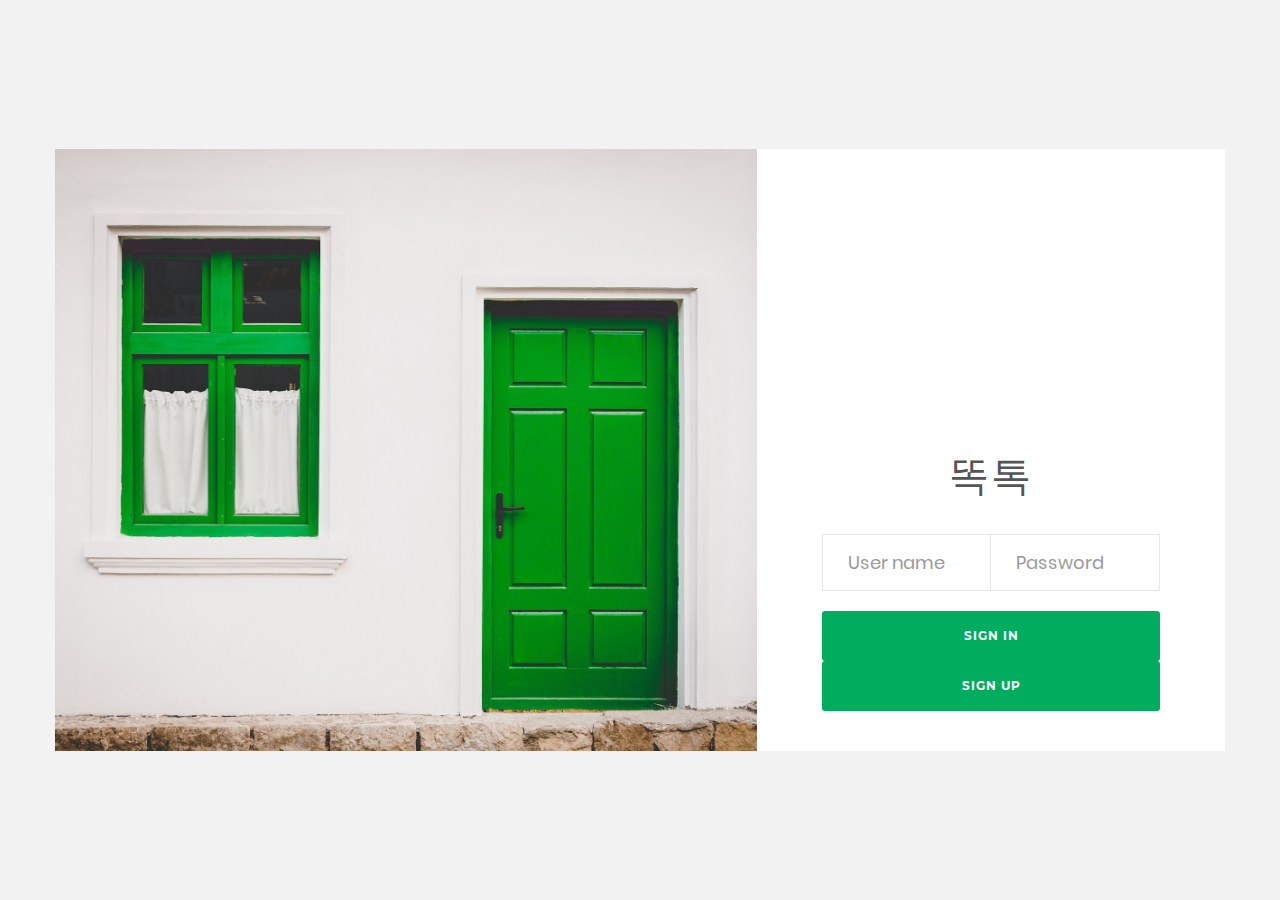
==== commit aa475b56: "Merge branch 'design'" ====
--- a/Login/index.html
+++ b/Login/index.html
@@ -45,13 +45,14 @@
 						<input class="input100" type="password" name="pass" placeholder="Password">
 						<span class="focus-input100"></span>
 					</div>
-					
+					<br>
 					<div class="container-login100-form-btn">
 						<button class="login100-form-btn">
 							Sign in
 						</button>
 						
 					</div>
+					
 
 					<!-- <div class="w-full text-center p-t-27 p-b-239">
 						<span class="txt1">
@@ -63,7 +64,7 @@
 						</a>
 					</div> -->
 
-					<div class="w-full text-center">
+					<div class="w-full text-center ">
 						<button class="login100-form-btn">
 						<!-- <a href="#" class="txt3"> -->
 							Sign Up
@@ -71,7 +72,7 @@
 					</div>
 				</form>
 
-				<div class="login100-more" style="background-image: url('house.jpg');"></div>
+				<div class="login100-more" style="background-image: url('images/house.jpg');"></div>
 			</div>
 		</div>
 	</div>
--- a/Login/css/main.css
+++ b/Login/css/main.css
@@ -206,7 +206,7 @@
 /*==================================================================
 [ login more ]*/
 .login100-more {
-  width: 50%;
+  width: 60%;
   background-repeat: no-repeat;
   background-size: cover;
   background-position: center;
@@ -223,7 +223,7 @@
   height: 100%;
   top: 0;
   left: 0;
-  background: rgba(0,0,0,0.3);
+  /* background: rgba(0,0,0,0.3); */
 }
 
 
@@ -232,19 +232,20 @@
 [ Form ]*/
 
 .login100-form {
-  width: 50%;
+  width: 40%;
   display: -webkit-box;
   display: -webkit-flex;
   display: -moz-box;
   display: -ms-flexbox;
   display: flex;
   flex-wrap: wrap;
+  position: relative;
   padding: 303px 65px 40px 65px;
 }
 
 .login100-form-title {
-  font-family: Poppins-Regular;
-  font-size: 20px;
+  font-family: Poppins-SemiBold;
+  font-size: 40px;
   color: #555555;
   line-height: 1.2;
   text-transform: uppercase;
@@ -262,7 +263,8 @@
 
 .wrap-input100 {
   width: 100%;
-  position: relative;
+  position: absolute;
+  top: 20;
   border: 1px solid #e6e6e6;
 }
 
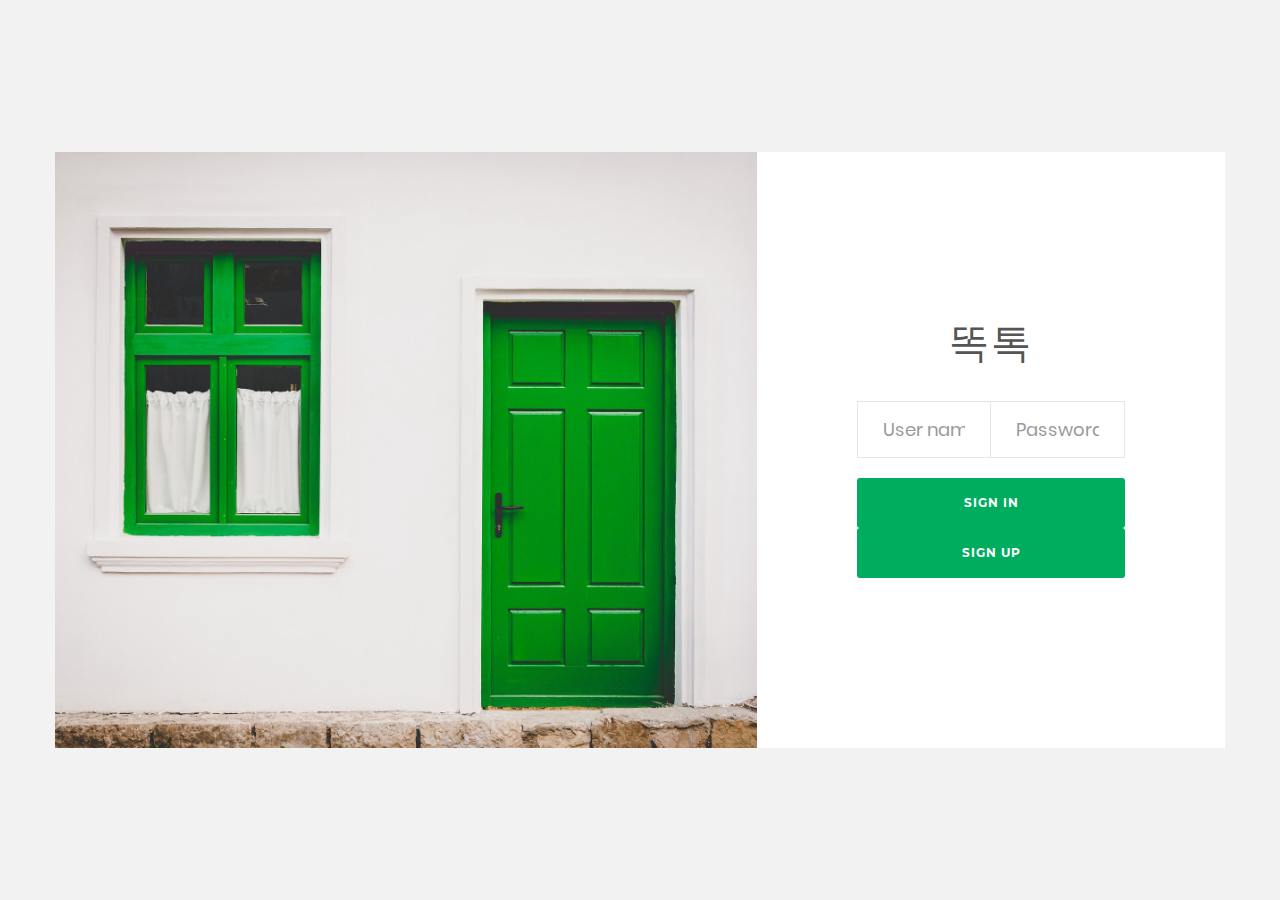
==== commit f24a88e0: "제목, 버튼위치 조정" ====
--- a/Login/index.html
+++ b/Login/index.html
@@ -33,9 +33,10 @@
 		<div class="container-login100">
 			<div class="wrap-login100">
 				<form class="login100-form validate-form">
-					<span class="login100-form-title p-b-34">
+					<div class="login100-form-title p-b-34">
 						똑톡
-					</span>
+					</div>
+					
 					
 					<div class="wrap-input100 rs1-wrap-input100 validate-input m-b-20" data-validate="Type user name">
 						<input id="first-name" class="input100" type="text" name="username" placeholder="User name">
@@ -56,10 +57,10 @@
 
 					<!-- <div class="w-full text-center p-t-27 p-b-239">
 						<span class="txt1">
-							Forgot
-						</span>
+							
+						</span> -->
 
-						<a href="#" class="txt2">
+						<!-- <a href="#" class="txt2">
 							User name / password?
 						</a>
 					</div> -->
--- a/Login/css/main.css
+++ b/Login/css/main.css
@@ -240,7 +240,8 @@
   display: flex;
   flex-wrap: wrap;
   position: relative;
-  padding: 303px 65px 40px 65px;
+  margin-top: 10%;
+  padding: 50px 100px 170px 100px;
 }
 
 .login100-form-title {
@@ -263,8 +264,7 @@
 
 .wrap-input100 {
   width: 100%;
-  position: absolute;
-  top: 20;
+  position: relative;
   border: 1px solid #e6e6e6;
 }
 
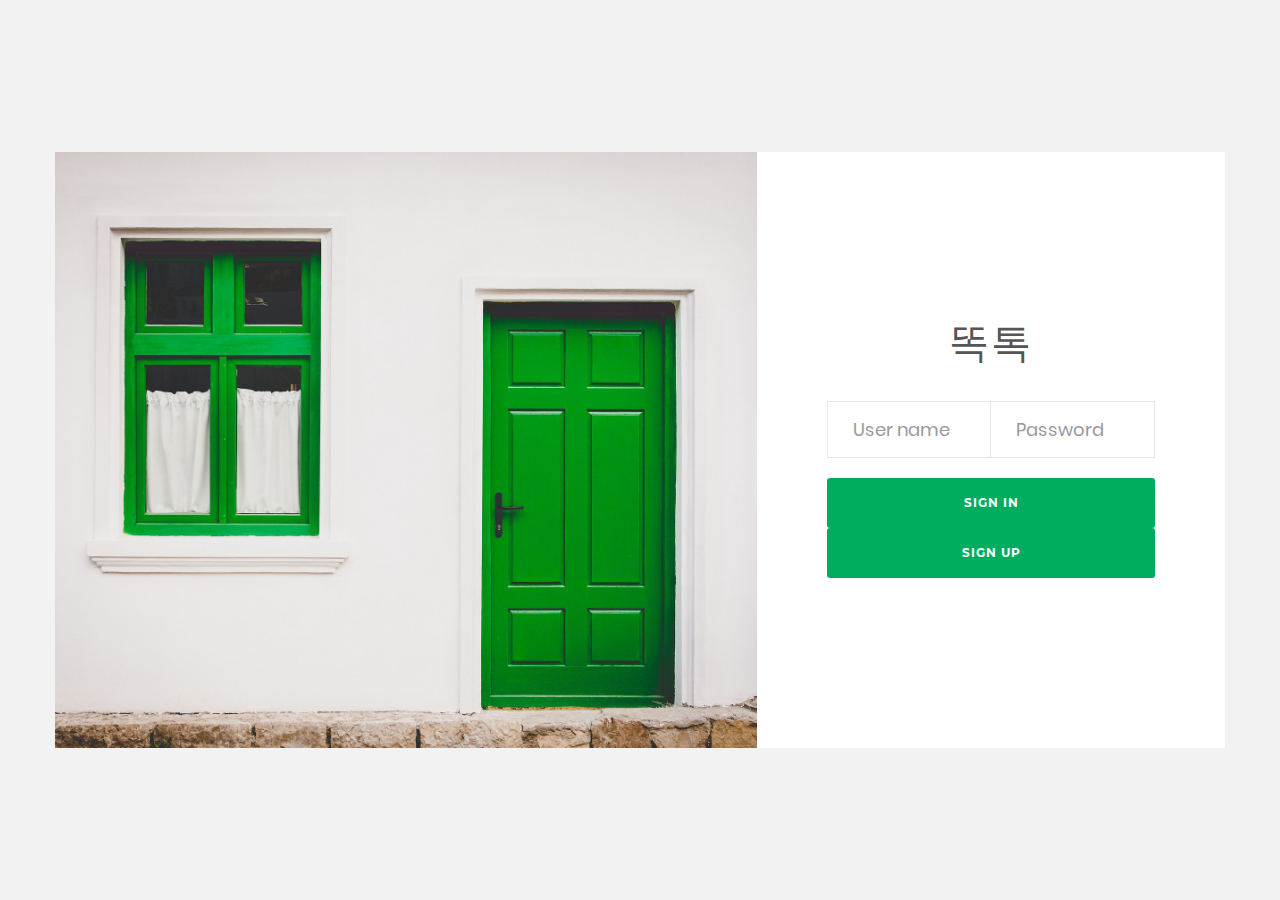
==== commit 3ae0c57a: "제목, 버튼위치 조정" ====
--- a/Login/index.html
+++ b/Login/index.html
@@ -65,11 +65,10 @@
 						</a>
 					</div> -->
 
-					<div class="w-full text-center ">
+					<div class="container-login100-form-btn ">
 						<button class="login100-form-btn">
-						<!-- <a href="#" class="txt3"> -->
 							Sign Up
-						<!-- </a> -->
+						</button>
 					</div>
 				</form>
 
--- a/Login/css/main.css
+++ b/Login/css/main.css
@@ -241,7 +241,7 @@
   flex-wrap: wrap;
   position: relative;
   margin-top: 10%;
-  padding: 50px 100px 170px 100px;
+  padding: 50px 70px 170px 70px;
 }
 
 .login100-form-title {
